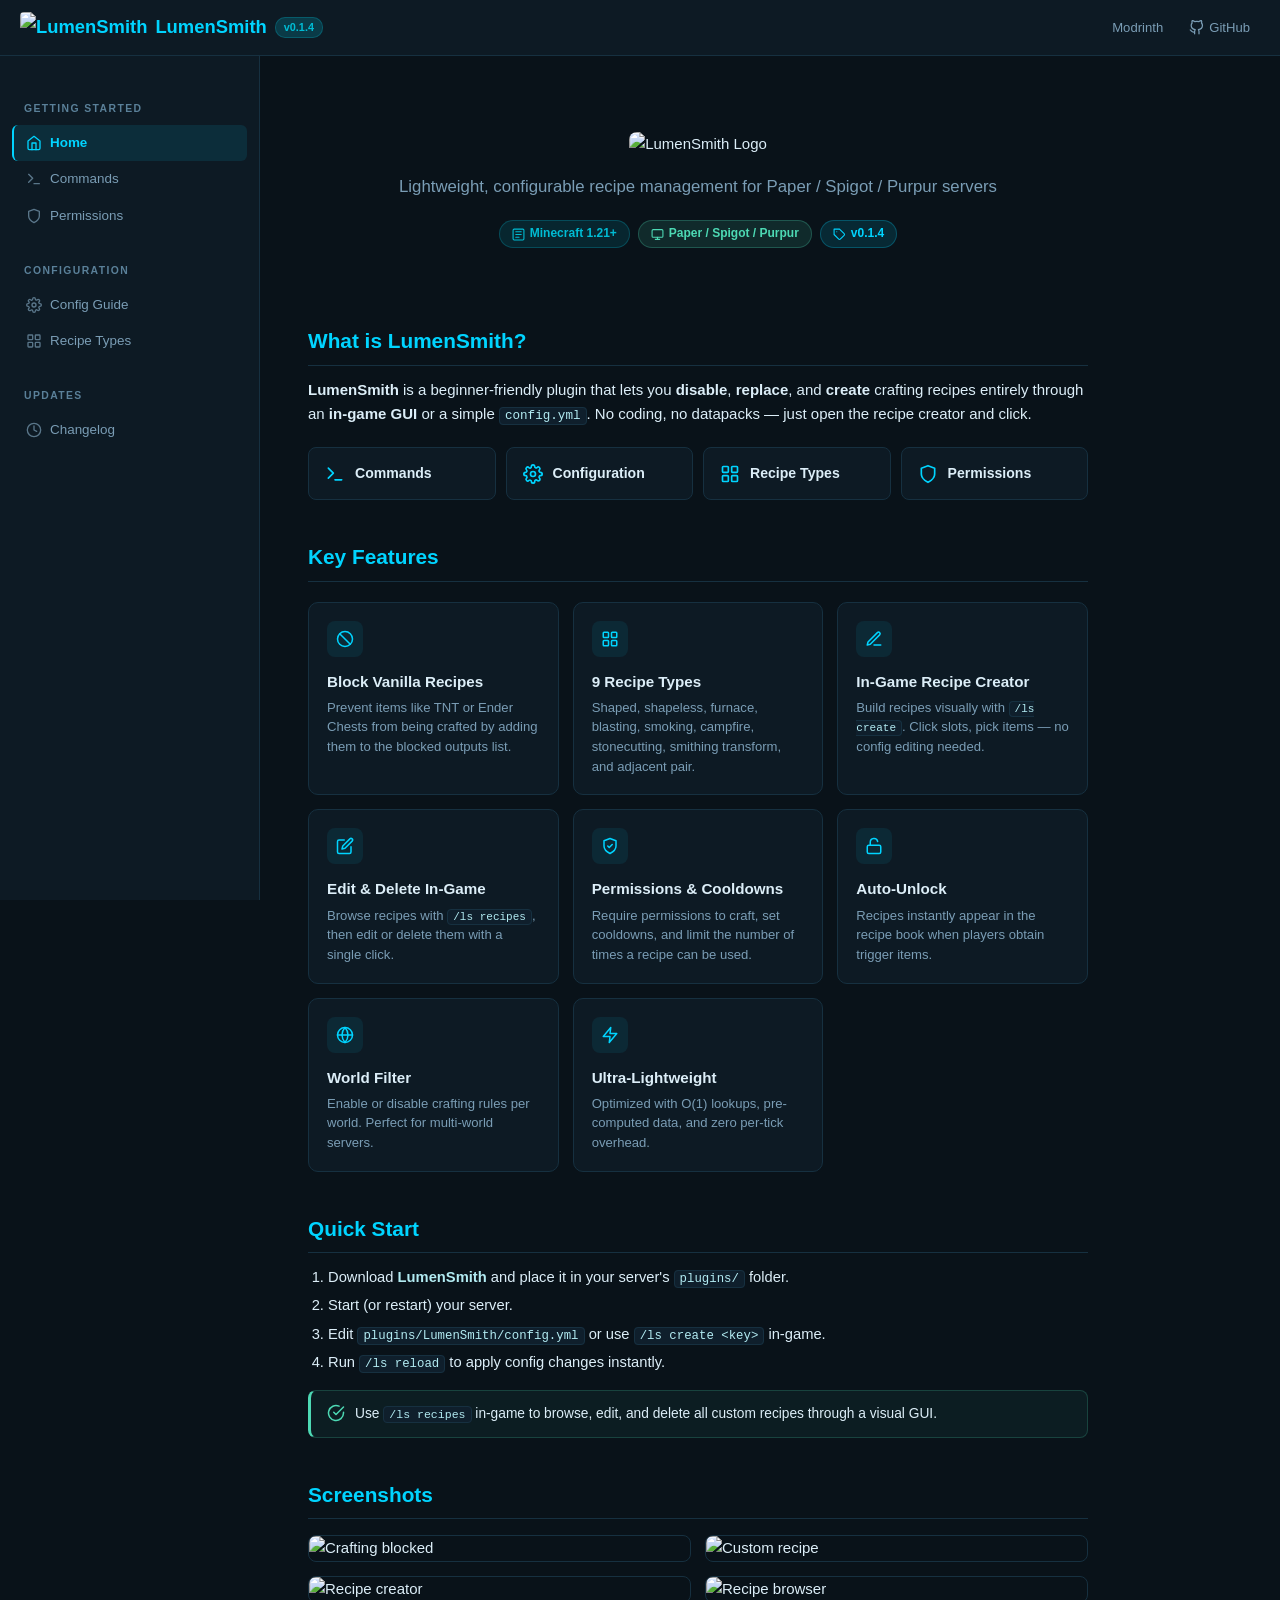
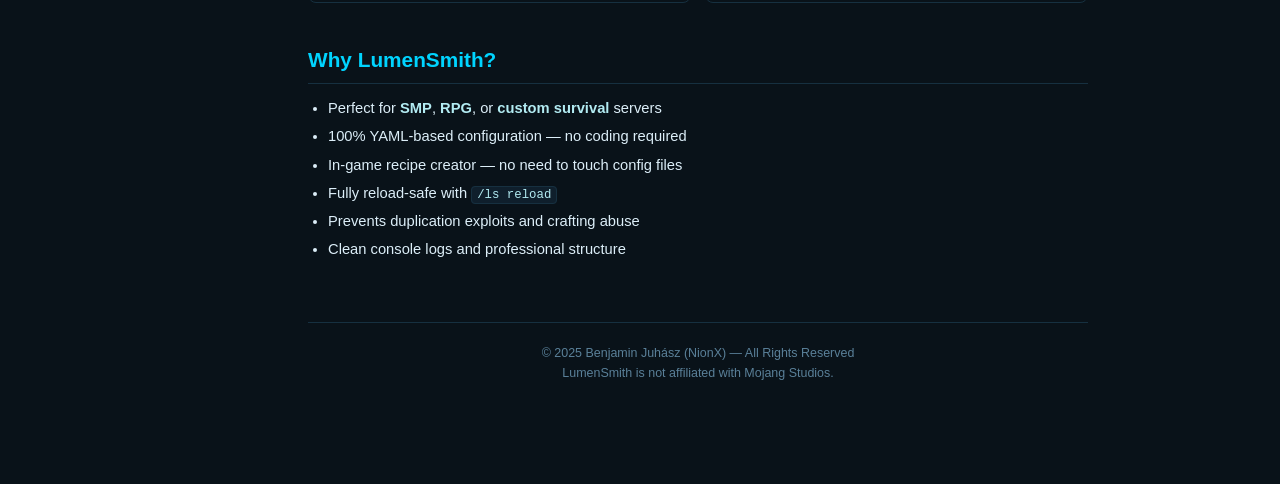
==== wiki/index.html @ 0054cf78 "wiki page" ====
<!DOCTYPE html>
<html lang="en">
<head>
  <meta charset="UTF-8">
  <meta name="viewport" content="width=device-width, initial-scale=1.0">
  <title>LumenSmith Wiki — Configurable Crafting for Minecraft (v0.1.4)</title>
  <link rel="stylesheet" href="css/style.css">
</head>
<body>

  <!-- ═══ Header ═══ -->
  <header class="site-header">
    <button class="menu-toggle" onclick="document.querySelector('.sidebar').classList.toggle('open')">
      <svg class="icon-svg" viewBox="0 0 24 24"><line x1="3" y1="6" x2="21" y2="6"/><line x1="3" y1="12" x2="21" y2="12"/><line x1="3" y1="18" x2="21" y2="18"/></svg>
    </button>
    <a href="index.html" class="logo">
      <img src="https://cdn.modrinth.com/data/B3BY6f3D/94a38963d6765730594aa68eed4b2196b29d982b_96.webp" alt="LumenSmith">
      LumenSmith
      <span class="version">v0.1.4</span>
    </a>
    <nav class="header-right">
      <a href="https://modrinth.com/plugin/lumensmith" target="_blank" class="header-link">
        <svg class="icon-svg" viewBox="0 0 24 24"><path d="m29 424.4 188.2-112.95-17.15-45.48 53.75-55.21 67.93-14.64 19.67 24.21-31.32 31.72-27.3 8.6-19.52 20.05 9.56 26.6 19.4 20.6 27.36-7.28 19.47-21.38 42.51-13.47 12.67 28.5-43.87 53.78-73.5 23.27-32.97-36.7L55.06 467.94C46.1 456.41 35.67 440.08 29 424.4Zm543.03-230.25-149.5 40.32c8.24 21.92 10.95 34.8 13.23 49l149.23-40.26c-2.38-15.94-6.65-32.17-12.96-49.06Z M51.28 316.13c10.59 125 115.54 223.3 243.27 223.3 96.51 0 180.02-56.12 219.63-137.46l48.61 16.83c-46.78 101.34-149.35 171.75-268.24 171.75C138.6 590.55 10.71 469.38 0 316.13h51.28ZM.78 265.24C15.86 116.36 141.73 0 294.56 0c162.97 0 295.28 132.31 295.28 295.28 0 26.14-3.4 51.49-9.8 75.63l-48.48-16.78a244.28 244.28 0 0 0 7.15-58.85c0-134.75-109.4-244.15-244.15-244.15-124.58 0-227.49 93.5-242.32 214.11H.8Z M293.77 153.17c-78.49.07-142.2 63.83-142.2 142.34 0 78.56 63.79 142.34 142.35 142.34 3.98 0 7.93-.16 11.83-.49l14.22 49.76a194.65 194.65 0 0 1-26.05 1.74c-106.72 0-193.36-86.64-193.36-193.35 0-106.72 86.64-193.35 193.36-193.35 2.64 0 5.28.05 7.9.16l-8.05 50.85Zm58.2-42.13c78.39 24.67 135.3 97.98 135.3 184.47 0 80.07-48.77 148.83-118.2 178.18l-14.17-49.55c48.08-22.85 81.36-71.89 81.36-128.63 0-60.99-38.44-113.07-92.39-133.32l8.1-51.15Z"></path></svg>
        Modrinth
      </a>
      <a href="https://github.com/nionx01/LumenSmith" target="_blank" class="header-link">
        <svg class="icon-svg" viewBox="0 0 24 24"><path d="M9 19c-5 1.5-5-2.5-7-3m14 6v-3.87a3.37 3.37 0 00-.94-2.61c3.14-.35 6.44-1.54 6.44-7A5.44 5.44 0 0020 4.77 5.07 5.07 0 0019.91 1S18.73.65 16 2.48a13.38 13.38 0 00-7 0C6.27.65 5.09 1 5.09 1A5.07 5.07 0 005 4.77a5.44 5.44 0 00-1.5 3.78c0 5.42 3.3 6.61 6.44 7A3.37 3.37 0 009 18.13V22"/></svg>
        GitHub
      </a>
    </nav>
  </header>

  <!-- ═══ Sidebar ═══ -->
  <nav class="sidebar">
    <div class="sidebar-section">
      <h3>Getting Started</h3>
      <a href="index.html" class="nav-link active">
        <svg class="icon-svg" viewBox="0 0 24 24"><path d="M3 9l9-7 9 7v11a2 2 0 01-2 2H5a2 2 0 01-2-2z"/><polyline points="9 22 9 12 15 12 15 22"/></svg>
        Home
      </a>
      <a href="commands.html" class="nav-link">
        <svg class="icon-svg" viewBox="0 0 24 24"><polyline points="4 17 10 11 4 5"/><line x1="12" y1="19" x2="20" y2="19"/></svg>
        Commands
      </a>
      <a href="permissions.html" class="nav-link">
        <svg class="icon-svg" viewBox="0 0 24 24"><path d="M12 22s8-4 8-10V5l-8-3-8 3v7c0 6 8 10 8 10z"/></svg>
        Permissions
      </a>
    </div>
    <div class="sidebar-section">
      <h3>Configuration</h3>
      <a href="configuration.html" class="nav-link">
        <svg class="icon-svg" viewBox="0 0 24 24"><circle cx="12" cy="12" r="3"/><path d="M19.4 15a1.65 1.65 0 00.33 1.82l.06.06a2 2 0 010 2.83 2 2 0 01-2.83 0l-.06-.06a1.65 1.65 0 00-1.82-.33 1.65 1.65 0 00-1 1.51V21a2 2 0 01-4 0v-.09A1.65 1.65 0 009 19.4a1.65 1.65 0 00-1.82.33l-.06.06a2 2 0 01-2.83-2.83l.06-.06A1.65 1.65 0 004.68 15a1.65 1.65 0 00-1.51-1H3a2 2 0 010-4h.09A1.65 1.65 0 004.6 9a1.65 1.65 0 00-.33-1.82l-.06-.06a2 2 0 012.83-2.83l.06.06A1.65 1.65 0 009 4.68a1.65 1.65 0 001-1.51V3a2 2 0 014 0v.09a1.65 1.65 0 001 1.51 1.65 1.65 0 001.82-.33l.06-.06a2 2 0 012.83 2.83l-.06.06A1.65 1.65 0 0019.4 9a1.65 1.65 0 001.51 1H21a2 2 0 010 4h-.09a1.65 1.65 0 00-1.51 1z"/></svg>
        Config Guide
      </a>
      <a href="recipes.html" class="nav-link">
        <svg class="icon-svg" viewBox="0 0 24 24"><rect x="3" y="3" width="7" height="7" rx="1"/><rect x="14" y="3" width="7" height="7" rx="1"/><rect x="3" y="14" width="7" height="7" rx="1"/><rect x="14" y="14" width="7" height="7" rx="1"/></svg>
        Recipe Types
      </a>
    </div>
    <div class="sidebar-section">
      <h3>Updates</h3>
      <a href="changelog.html" class="nav-link">
        <svg class="icon-svg" viewBox="0 0 24 24"><circle cx="12" cy="12" r="10"/><polyline points="12 6 12 12 16 14"/></svg>
        Changelog
      </a>
    </div>
  </nav>

  <!-- ═══ Main Content ═══ -->
  <main class="main">

    <!-- Hero -->
    <div class="hero">
      <img src="https://cdn.modrinth.com/data/cached_images/e9d096ac6857d987d5080c2a65d40c7510518001.png" alt="LumenSmith Logo" style="max-width:440px; width:100%; margin-bottom:16px;">
      <p class="tagline">Lightweight, configurable recipe management for Paper / Spigot / Purpur servers</p>
      <div class="hero-badges">
        <span class="badge badge-teal">
          <svg class="icon-svg" viewBox="0 0 24 24"><rect x="2" y="2" width="20" height="20" rx="2"/><path d="M7 7h10M7 12h10M7 17h6"/></svg>
          Minecraft 1.21+
        </span>
        <span class="badge badge-mint">
          <svg class="icon-svg" viewBox="0 0 24 24"><rect x="2" y="3" width="20" height="14" rx="2"/><line x1="8" y1="21" x2="16" y2="21"/><line x1="12" y1="17" x2="12" y2="21"/></svg>
          Paper / Spigot / Purpur
        </span>
        <span class="badge badge-cyan">
          <svg class="icon-svg" viewBox="0 0 24 24"><path d="M20.59 13.41l-7.17 7.17a2 2 0 01-2.83 0L2 12V2h10l8.59 8.59a2 2 0 010 2.82z"/><line x1="7" y1="7" x2="7.01" y2="7"/></svg>
          v0.1.4
        </span>
      </div>
    </div>

    <!-- What is LumenSmith -->
    <h2>What is LumenSmith?</h2>
    <p>
      <strong>LumenSmith</strong> is a beginner-friendly plugin that lets you <strong>disable</strong>,
      <strong>replace</strong>, and <strong>create</strong> crafting recipes entirely through an
      <strong>in-game GUI</strong> or a simple <code>config.yml</code>.
      No coding, no datapacks &mdash; just open the recipe creator and click.
    </p>

    <!-- Quick Links -->
    <div class="quick-links">
      <a href="commands.html" class="quick-link">
        <svg class="icon-svg" viewBox="0 0 24 24"><polyline points="4 17 10 11 4 5"/><line x1="12" y1="19" x2="20" y2="19"/></svg>
        <span>Commands</span>
      </a>
      <a href="configuration.html" class="quick-link">
        <svg class="icon-svg" viewBox="0 0 24 24"><circle cx="12" cy="12" r="3"/><path d="M19.4 15a1.65 1.65 0 00.33 1.82l.06.06a2 2 0 010 2.83 2 2 0 01-2.83 0l-.06-.06a1.65 1.65 0 00-1.82-.33 1.65 1.65 0 00-1 1.51V21a2 2 0 01-4 0v-.09A1.65 1.65 0 009 19.4a1.65 1.65 0 00-1.82.33l-.06.06a2 2 0 01-2.83-2.83l.06-.06A1.65 1.65 0 004.68 15a1.65 1.65 0 00-1.51-1H3a2 2 0 010-4h.09A1.65 1.65 0 004.6 9a1.65 1.65 0 00-.33-1.82l-.06-.06a2 2 0 012.83-2.83l.06.06A1.65 1.65 0 009 4.68a1.65 1.65 0 001-1.51V3a2 2 0 014 0v.09a1.65 1.65 0 001 1.51 1.65 1.65 0 001.82-.33l.06-.06a2 2 0 012.83 2.83l-.06.06A1.65 1.65 0 0019.4 9a1.65 1.65 0 001.51 1H21a2 2 0 010 4h-.09a1.65 1.65 0 00-1.51 1z"/></svg>
        <span>Configuration</span>
      </a>
      <a href="recipes.html" class="quick-link">
        <svg class="icon-svg" viewBox="0 0 24 24"><rect x="3" y="3" width="7" height="7" rx="1"/><rect x="14" y="3" width="7" height="7" rx="1"/><rect x="3" y="14" width="7" height="7" rx="1"/><rect x="14" y="14" width="7" height="7" rx="1"/></svg>
        <span>Recipe Types</span>
      </a>
      <a href="permissions.html" class="quick-link">
        <svg class="icon-svg" viewBox="0 0 24 24"><path d="M12 22s8-4 8-10V5l-8-3-8 3v7c0 6 8 10 8 10z"/></svg>
        <span>Permissions</span>
      </a>
    </div>

    <!-- Features -->
    <h2>Key Features</h2>
    <div class="feature-grid">
      <div class="feature-card">
        <div class="card-icon">
          <svg class="icon-svg" viewBox="0 0 24 24"><circle cx="12" cy="12" r="10"/><line x1="4.93" y1="4.93" x2="19.07" y2="19.07"/></svg>
        </div>
        <h3>Block Vanilla Recipes</h3>
        <p>Prevent items like TNT or Ender Chests from being crafted by adding them to the blocked outputs list.</p>
      </div>
      <div class="feature-card">
        <div class="card-icon">
          <svg class="icon-svg" viewBox="0 0 24 24"><rect x="3" y="3" width="7" height="7" rx="1"/><rect x="14" y="3" width="7" height="7" rx="1"/><rect x="3" y="14" width="7" height="7" rx="1"/><rect x="14" y="14" width="7" height="7" rx="1"/></svg>
        </div>
        <h3>9 Recipe Types</h3>
        <p>Shaped, shapeless, furnace, blasting, smoking, campfire, stonecutting, smithing transform, and adjacent pair.</p>
      </div>
      <div class="feature-card">
        <div class="card-icon">
          <svg class="icon-svg" viewBox="0 0 24 24"><path d="M12 20h9"/><path d="M16.5 3.5a2.12 2.12 0 013 3L7 19l-4 1 1-4L16.5 3.5z"/></svg>
        </div>
        <h3>In-Game Recipe Creator</h3>
        <p>Build recipes visually with <code>/ls create</code>. Click slots, pick items &mdash; no config editing needed.</p>
      </div>
      <div class="feature-card">
        <div class="card-icon">
          <svg class="icon-svg" viewBox="0 0 24 24"><path d="M11 4H4a2 2 0 00-2 2v14a2 2 0 002 2h14a2 2 0 002-2v-7"/><path d="M18.5 2.5a2.12 2.12 0 013 3L12 15l-4 1 1-4 9.5-9.5z"/></svg>
        </div>
        <h3>Edit &amp; Delete In-Game</h3>
        <p>Browse recipes with <code>/ls recipes</code>, then edit or delete them with a single click.</p>
      </div>
      <div class="feature-card">
        <div class="card-icon">
          <svg class="icon-svg" viewBox="0 0 24 24"><path d="M12 22s8-4 8-10V5l-8-3-8 3v7c0 6 8 10 8 10z"/><polyline points="9 12 11 14 15 10"/></svg>
        </div>
        <h3>Permissions &amp; Cooldowns</h3>
        <p>Require permissions to craft, set cooldowns, and limit the number of times a recipe can be used.</p>
      </div>
      <div class="feature-card">
        <div class="card-icon">
          <svg class="icon-svg" viewBox="0 0 24 24"><rect x="3" y="11" width="18" height="11" rx="2" ry="2"/><path d="M7 11V7a5 5 0 019.9-1"/></svg>
        </div>
        <h3>Auto-Unlock</h3>
        <p>Recipes instantly appear in the recipe book when players obtain trigger items.</p>
      </div>
      <div class="feature-card">
        <div class="card-icon">
          <svg class="icon-svg" viewBox="0 0 24 24"><circle cx="12" cy="12" r="10"/><line x1="2" y1="12" x2="22" y2="12"/><path d="M12 2a15.3 15.3 0 014 10 15.3 15.3 0 01-4 10 15.3 15.3 0 01-4-10 15.3 15.3 0 014-10z"/></svg>
        </div>
        <h3>World Filter</h3>
        <p>Enable or disable crafting rules per world. Perfect for multi-world servers.</p>
      </div>
      <div class="feature-card">
        <div class="card-icon">
          <svg class="icon-svg" viewBox="0 0 24 24"><polygon points="13 2 3 14 12 14 11 22 21 10 12 10 13 2"/></svg>
        </div>
        <h3>Ultra-Lightweight</h3>
        <p>Optimized with O(1) lookups, pre-computed data, and zero per-tick overhead.</p>
      </div>
    </div>

    <!-- Quick Start -->
    <h2>Quick Start</h2>
    <ol>
      <li>Download <strong>LumenSmith</strong> and place it in your server's <code>plugins/</code> folder.</li>
      <li>Start (or restart) your server.</li>
      <li>Edit <code>plugins/LumenSmith/config.yml</code> or use <code>/ls create &lt;key&gt;</code> in-game.</li>
      <li>Run <code>/ls reload</code> to apply config changes instantly.</li>
    </ol>

    <div class="info-box tip">
      <svg class="icon-svg" viewBox="0 0 24 24"><path d="M22 11.08V12a10 10 0 11-5.93-9.14"/><polyline points="22 4 12 14.01 9 11.01"/></svg>
      <span>Use <code>/ls recipes</code> in-game to browse, edit, and delete all custom recipes through a visual GUI.</span>
    </div>

    <!-- Screenshots -->
    <h2>Screenshots</h2>
    <div class="screenshot-grid">
      <img src="https://cdn.modrinth.com/data/cached_images/c68fe1ef2aa88b6e395de43775d8b4b1776fe8fc.png" alt="Crafting blocked">
      <img src="https://cdn.modrinth.com/data/cached_images/6ccc78f9734153dc462f7d9f49f998c0334f6927.png" alt="Custom recipe">
      <img src="https://cdn.modrinth.com/data/cached_images/4a8b4bad8bbd00aa0f93344dbe7121ce71da7303.png" alt="Recipe creator">
      <img src="https://cdn.modrinth.com/data/cached_images/22be112156459030622398b7fe75132ec3f517c4.png" alt="Recipe browser">
    </div>

    <!-- Why LumenSmith -->
    <h2>Why LumenSmith?</h2>
    <ul>
      <li>Perfect for <strong>SMP</strong>, <strong>RPG</strong>, or <strong>custom survival</strong> servers</li>
      <li>100% YAML-based configuration &mdash; no coding required</li>
      <li>In-game recipe creator &mdash; no need to touch config files</li>
      <li>Fully reload-safe with <code>/ls reload</code></li>
      <li>Prevents duplication exploits and crafting abuse</li>
      <li>Clean console logs and professional structure</li>
    </ul>

    <footer class="site-footer">
      &copy; 2025 Benjamin Juh&aacute;sz (NionX) &mdash; All Rights Reserved<br>
      LumenSmith is not affiliated with Mojang Studios.
    </footer>
  </main>

</body>
</html>
---- wiki/css/style.css ----
/* ═══════════════════════════════════════════════════════════════
   LumenSmith Wiki — GitHub Pages Stylesheet
   Professional documentation theme (cyan / teal / ice-blue)
   ═══════════════════════════════════════════════════════════════ */

/* ---------- Reset & Base ---------- */
*, *::before, *::after { box-sizing: border-box; margin: 0; padding: 0; }

:root {
  --bg:        #091219;
  --bg-card:   #0d1a24;
  --bg-code:   #0f1f2c;
  --bg-hover:  #112633;
  --border:    #163040;
  --border-lt: #1e3d52;

  --text:      #dceef8;
  --text-dim:  #7a9db5;
  --text-xs:   #5a8099;

  --cyan:      #00d4ff;
  --teal:      #00bcd4;
  --ice:       #b2ebf2;
  --dark-teal: #006978;
  --mint:      #4dd9b4;
  --amber:     #ffb74d;
  --red:       #ff6b6b;

  --accent:    var(--cyan);
  --accent2:   var(--mint);

  --sidebar-w: 260px;
  --header-h:  56px;
  --content-w: 780px;
}

html { scroll-behavior: smooth; }

body {
  font-family: -apple-system, BlinkMacSystemFont, "Segoe UI", Helvetica, Arial, sans-serif;
  background: var(--bg);
  color: var(--text);
  line-height: 1.65;
  min-height: 100vh;
  font-size: 15px;
}

a { color: var(--cyan); text-decoration: none; transition: color .15s; }
a:hover { color: var(--ice); }

/* ---------- SVG Icon Base ---------- */
.icon-svg {
  width: 18px;
  height: 18px;
  flex-shrink: 0;
  stroke: currentColor;
  fill: none;
  stroke-width: 2;
  stroke-linecap: round;
  stroke-linejoin: round;
}

.icon-svg-sm { width: 16px; height: 16px; }
.icon-svg-lg { width: 20px; height: 20px; }
.icon-svg-xl { width: 28px; height: 28px; }

/* ---------- Header ---------- */
.site-header {
  position: fixed;
  top: 0; left: 0; right: 0;
  height: var(--header-h);
  background: var(--bg-card);
  border-bottom: 1px solid var(--border);
  display: flex;
  align-items: center;
  padding: 0 20px;
  z-index: 100;
  backdrop-filter: blur(8px);
}

.site-header .logo {
  font-size: 1.15rem;
  font-weight: 700;
  color: var(--cyan);
  display: flex;
  align-items: center;
  gap: 8px;
  text-decoration: none;
}

.site-header .logo:hover { color: var(--ice); }

.site-header .logo img {
  height: 30px;
  border-radius: 4px;
}

.site-header .version {
  font-size: 0.68rem;
  background: rgba(0, 188, 212, 0.2);
  color: var(--teal);
  padding: 1px 8px;
  border-radius: 10px;
  font-weight: 600;
  border: 1px solid rgba(0, 188, 212, 0.25);
}

.header-right {
  margin-left: auto;
  display: flex;
  align-items: center;
  gap: 6px;
}

.header-link {
  display: flex;
  align-items: center;
  gap: 5px;
  color: var(--text-dim);
  font-size: 0.82rem;
  padding: 5px 10px;
  border-radius: 6px;
  transition: color .15s, background .15s;
}

.header-link:hover {
  color: var(--text);
  background: var(--bg-hover);
}

.header-link .icon-svg { width: 15px; height: 15px; }

/* ---------- Sidebar ---------- */
.sidebar {
  position: fixed;
  top: var(--header-h);
  left: 0;
  bottom: 0;
  width: var(--sidebar-w);
  background: var(--bg-card);
  border-right: 1px solid var(--border);
  padding: 16px 0;
  overflow-y: auto;
  z-index: 90;
}

.sidebar-section {
  padding: 0 12px;
  margin-bottom: 22px;
}

.sidebar-section h3 {
  font-size: 0.65rem;
  text-transform: uppercase;
  letter-spacing: 1.4px;
  color: var(--text-xs);
  margin-bottom: 4px;
  padding: 4px 12px;
  font-weight: 600;
}

.nav-link {
  display: flex;
  align-items: center;
  gap: 8px;
  padding: 7px 12px;
  border-radius: 6px;
  color: var(--text-dim);
  font-size: 0.84rem;
  transition: all .15s;
  border-left: 2px solid transparent;
}

.nav-link:hover {
  background: rgba(0, 212, 255, 0.06);
  color: var(--text);
}

.nav-link.active {
  background: rgba(0, 212, 255, 0.1);
  color: var(--cyan);
  font-weight: 600;
  border-left-color: var(--cyan);
}

.nav-link .icon-svg {
  width: 16px;
  height: 16px;
  opacity: 0.7;
}

.nav-link.active .icon-svg,
.nav-link:hover .icon-svg { opacity: 1; }

/* ---------- Main Content ---------- */
.main {
  margin-left: var(--sidebar-w);
  margin-top: var(--header-h);
  padding: 36px 48px 80px;
  max-width: calc(var(--content-w) + 96px);
}

/* ---------- Page Header ---------- */
.page-header {
  margin-bottom: 32px;
  padding-bottom: 20px;
  border-bottom: 1px solid var(--border);
}

.page-header h1 {
  font-size: 1.75rem;
  color: var(--ice);
  margin-bottom: 6px;
  border: none;
  padding: 0;
  display: flex;
  align-items: center;
  gap: 10px;
}

.page-header h1 .icon-svg {
  color: var(--cyan);
  width: 24px;
  height: 24px;
}

.page-header .subtitle {
  color: var(--text-dim);
  font-size: 0.95rem;
  margin: 0;
}

/* ---------- Typography ---------- */
h1 {
  font-size: 1.75rem;
  margin-bottom: 8px;
  color: var(--ice);
  border-bottom: 1px solid var(--border);
  padding-bottom: 12px;
}

h2 {
  font-size: 1.3rem;
  margin-top: 40px;
  margin-bottom: 12px;
  color: var(--cyan);
  padding-bottom: 6px;
  border-bottom: 1px solid var(--border);
}

h3 {
  font-size: 1.05rem;
  margin-top: 24px;
  margin-bottom: 8px;
  color: var(--ice);
}

p { margin-bottom: 12px; color: var(--text); }

.subtitle {
  color: var(--text-dim);
  font-size: 0.95rem;
  margin-bottom: 24px;
}

/* ---------- Hero ---------- */
.hero {
  text-align: center;
  padding: 40px 0 36px;
  margin-bottom: 36px;
}

.hero img {
  border-radius: 8px;
}

.hero .tagline {
  font-size: 1.05rem;
  color: var(--text-dim);
  margin-bottom: 20px;
}

.hero-badges {
  display: flex;
  justify-content: center;
  gap: 8px;
  flex-wrap: wrap;
}

.badge {
  display: inline-flex;
  align-items: center;
  gap: 5px;
  padding: 3px 12px;
  border-radius: 16px;
  font-size: 0.75rem;
  font-weight: 600;
}

.badge .icon-svg { width: 13px; height: 13px; }

.badge-teal  { background: rgba(0, 188, 212, 0.12); color: var(--teal); border: 1px solid rgba(0, 188, 212, 0.25); }
.badge-mint  { background: rgba(77, 217, 180, 0.12); color: var(--mint); border: 1px solid rgba(77, 217, 180, 0.25); }
.badge-cyan  { background: rgba(0, 212, 255, 0.12);  color: var(--cyan); border: 1px solid rgba(0, 212, 255, 0.25); }

/* ---------- Quick Links Grid ---------- */
.quick-links {
  display: grid;
  grid-template-columns: repeat(auto-fill, minmax(180px, 1fr));
  gap: 10px;
  margin: 20px 0 32px;
}

.quick-link {
  display: flex;
  align-items: center;
  gap: 10px;
  padding: 14px 16px;
  background: var(--bg-card);
  border: 1px solid var(--border);
  border-radius: 8px;
  color: var(--text);
  transition: all .2s;
}

.quick-link:hover {
  border-color: var(--teal);
  background: var(--bg-hover);
  transform: translateY(-1px);
  box-shadow: 0 4px 20px rgba(0, 212, 255, 0.08);
}

.quick-link .icon-svg { color: var(--cyan); width: 20px; height: 20px; }
.quick-link span:last-child { font-weight: 600; font-size: 0.88rem; }

/* ---------- Feature Grid ---------- */
.feature-grid {
  display: grid;
  grid-template-columns: repeat(auto-fill, minmax(240px, 1fr));
  gap: 14px;
  margin: 20px 0;
}

.feature-card {
  background: var(--bg-card);
  border: 1px solid var(--border);
  border-radius: 10px;
  padding: 18px;
  transition: border-color .2s, box-shadow .2s;
}

.feature-card:hover {
  border-color: rgba(0, 188, 212, 0.4);
  box-shadow: 0 0 24px rgba(0, 212, 255, 0.06);
}

.feature-card .card-icon {
  display: flex;
  align-items: center;
  justify-content: center;
  width: 36px;
  height: 36px;
  border-radius: 8px;
  background: rgba(0, 212, 255, 0.08);
  color: var(--cyan);
  margin-bottom: 12px;
}

.feature-card .card-icon .icon-svg { width: 18px; height: 18px; }

.feature-card h3 {
  margin-top: 0;
  font-size: 0.95rem;
  margin-bottom: 4px;
  color: var(--text);
}

.feature-card p {
  font-size: 0.82rem;
  color: var(--text-dim);
  margin-bottom: 0;
  line-height: 1.5;
}

/* ---------- Tables ---------- */
table {
  width: 100%;
  border-collapse: collapse;
  margin: 14px 0 20px;
  font-size: 0.85rem;
}

th, td {
  padding: 9px 12px;
  text-align: left;
  border: 1px solid var(--border);
}

th {
  background: rgba(0, 212, 255, 0.05);
  font-weight: 600;
  color: var(--cyan);
  font-size: 0.8rem;
  text-transform: uppercase;
  letter-spacing: 0.5px;
}

td { color: var(--text); }

tr:hover td { background: rgba(0, 212, 255, 0.03); }

/* ---------- Code Blocks ---------- */
pre {
  background: var(--bg-code);
  border: 1px solid var(--border);
  border-radius: 8px;
  padding: 16px 20px;
  overflow-x: auto;
  margin: 12px 0 20px;
  font-size: 0.82rem;
  line-height: 1.6;
}

code {
  font-family: "JetBrains Mono", "SFMono-Regular", Consolas, "Liberation Mono", Menlo, monospace;
  font-size: 0.86em;
  color: var(--ice);
}

:not(pre) > code {
  background: var(--bg-code);
  padding: 1px 5px;
  border-radius: 4px;
  border: 1px solid var(--border);
  font-size: 0.84em;
}

/* ---------- Info Boxes ---------- */
.info-box {
  border-radius: 8px;
  padding: 12px 16px;
  margin: 14px 0;
  font-size: 0.86rem;
  display: flex;
  gap: 10px;
  align-items: flex-start;
  line-height: 1.55;
}

.info-box .icon-svg {
  flex-shrink: 0;
  margin-top: 1px;
  width: 18px;
  height: 18px;
}

.info-box.tip {
  background: rgba(77, 217, 180, 0.06);
  border: 1px solid rgba(77, 217, 180, 0.2);
  border-left: 3px solid var(--mint);
  color: var(--text);
}
.info-box.tip .icon-svg { color: var(--mint); }

.info-box.warn {
  background: rgba(255, 183, 77, 0.06);
  border: 1px solid rgba(255, 183, 77, 0.2);
  border-left: 3px solid var(--amber);
  color: var(--text);
}
.info-box.warn .icon-svg { color: var(--amber); }

.info-box.note {
  background: rgba(0, 212, 255, 0.06);
  border: 1px solid rgba(0, 212, 255, 0.2);
  border-left: 3px solid var(--cyan);
  color: var(--text);
}
.info-box.note .icon-svg { color: var(--cyan); }

/* ---------- Screenshots ---------- */
.screenshot-grid {
  display: grid;
  grid-template-columns: repeat(auto-fill, minmax(300px, 1fr));
  gap: 14px;
  margin: 16px 0;
}

.screenshot-grid img {
  width: 100%;
  border: 1px solid var(--border);
  border-radius: 8px;
  transition: border-color .2s;
}

.screenshot-grid img:hover { border-color: var(--teal); }

/* ---------- Lists ---------- */
ul, ol {
  margin: 8px 0 16px 20px;
  color: var(--text);
}

li { margin-bottom: 4px; font-size: 0.92rem; }
li code { font-size: 0.84em; }
li strong { color: var(--ice); }

/* ---------- Mobile ---------- */
.menu-toggle {
  display: none;
  background: none;
  border: none;
  color: var(--text);
  cursor: pointer;
  margin-right: 8px;
  padding: 4px;
}

@media (max-width: 768px) {
  .sidebar { transform: translateX(-100%); transition: transform .3s; z-index: 200; }
  .sidebar.open { transform: translateX(0); }
  .main { margin-left: 0; padding: 24px 18px 60px; }
  .menu-toggle { display: flex; }
  .hero h1 { font-size: 1.6rem; }
  .feature-grid { grid-template-columns: 1fr; }
  .quick-links { grid-template-columns: 1fr 1fr; }
}

/* ---------- Footer ---------- */
.site-footer {
  margin-top: 60px;
  padding: 20px 0;
  border-top: 1px solid var(--border);
  text-align: center;
  color: var(--text-xs);
  font-size: 0.78rem;
}

/* ---------- Scrollbar ---------- */
::-webkit-scrollbar { width: 6px; }
::-webkit-scrollbar-track { background: transparent; }
::-webkit-scrollbar-thumb { background: var(--border); border-radius: 3px; }
::-webkit-scrollbar-thumb:hover { background: var(--dark-teal); }

/* ---------- Selection ---------- */
::selection {
  background: rgba(0, 212, 255, 0.25);
  color: #fff;
}
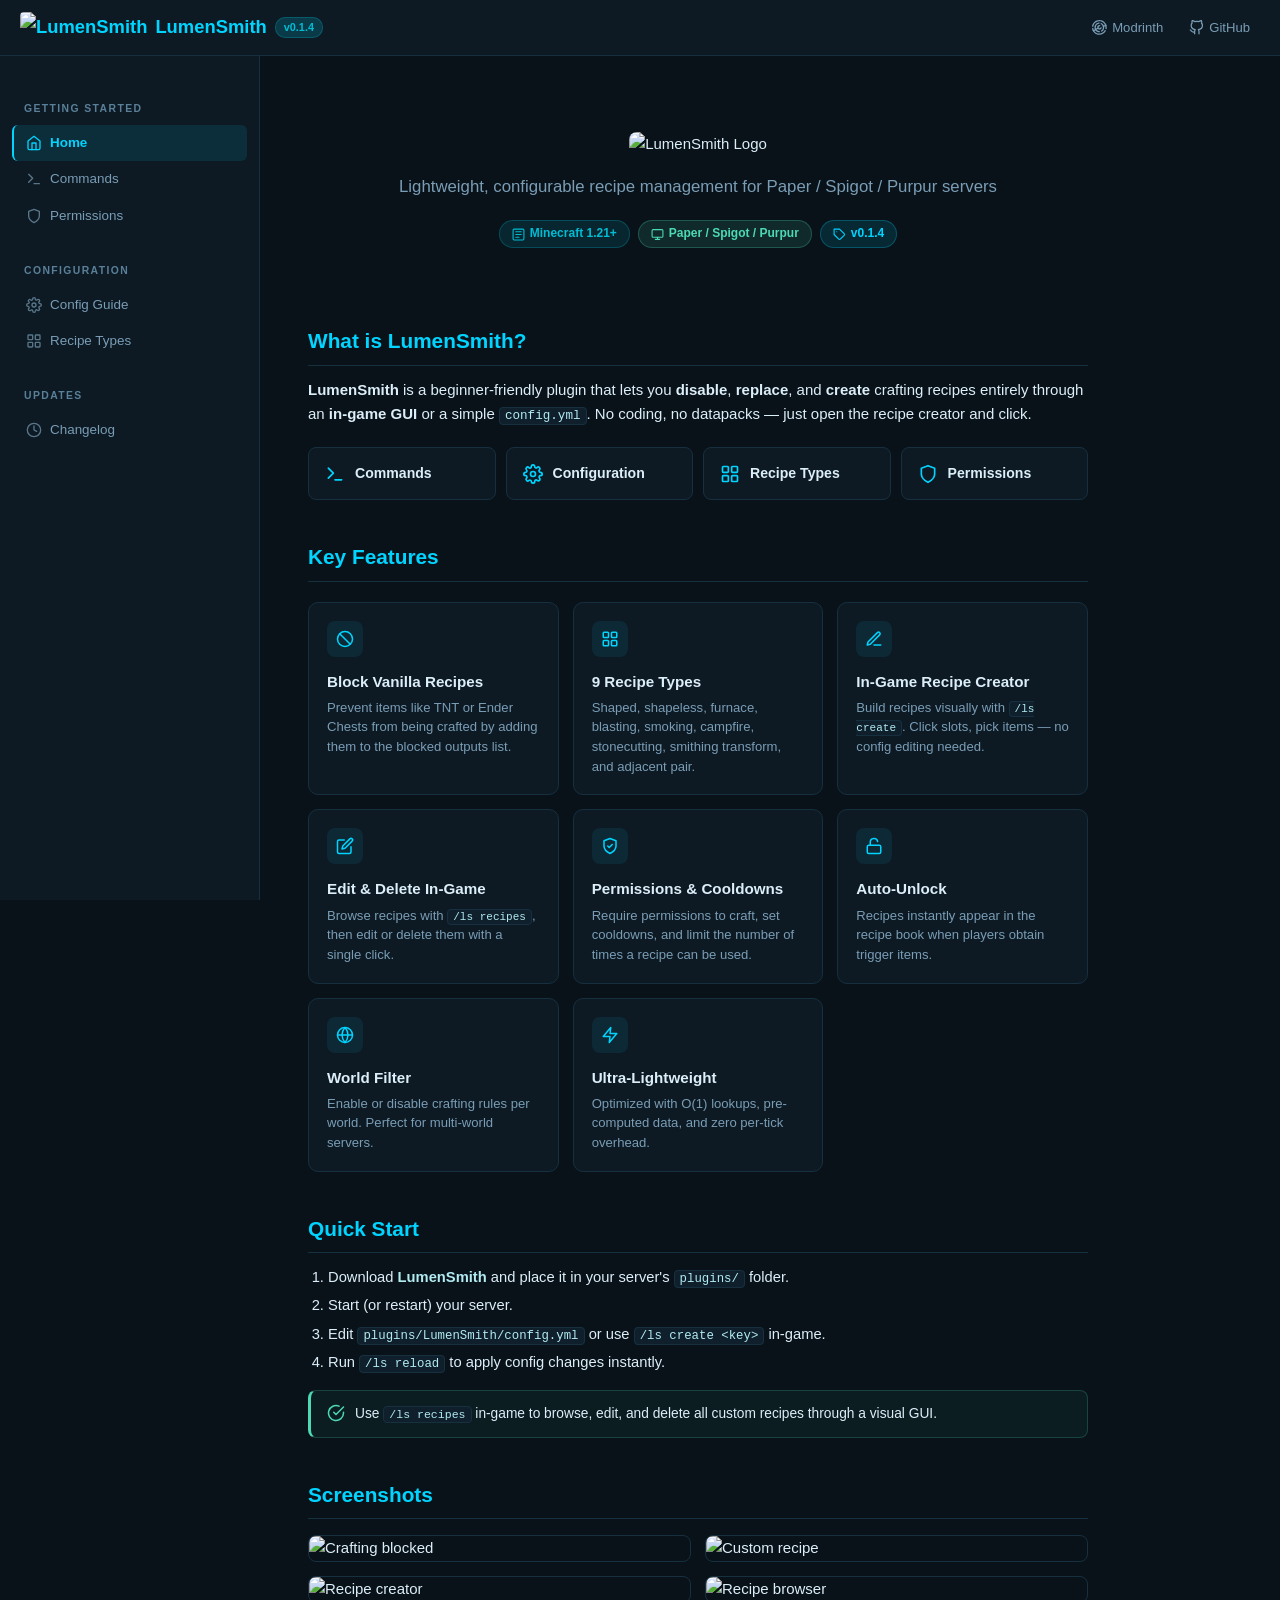
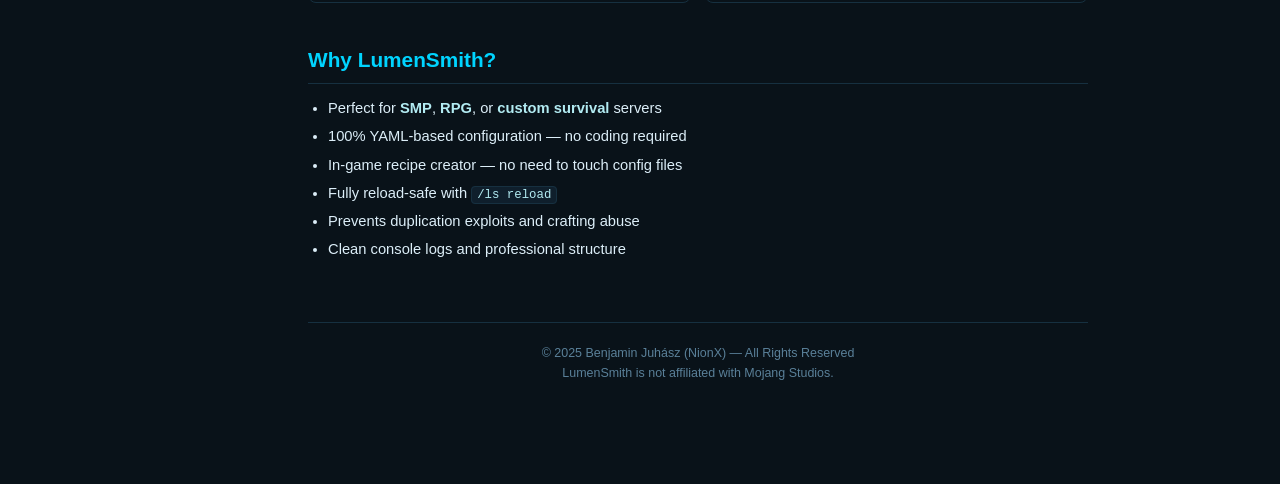
==== commit 6660f8d8: "web wiki updated" ====
--- a/wiki/index.html
+++ b/wiki/index.html
@@ -20,7 +20,7 @@
     </a>
     <nav class="header-right">
       <a href="https://modrinth.com/plugin/lumensmith" target="_blank" class="header-link">
-        <svg class="icon-svg" viewBox="0 0 24 24"><path d="m29 424.4 188.2-112.95-17.15-45.48 53.75-55.21 67.93-14.64 19.67 24.21-31.32 31.72-27.3 8.6-19.52 20.05 9.56 26.6 19.4 20.6 27.36-7.28 19.47-21.38 42.51-13.47 12.67 28.5-43.87 53.78-73.5 23.27-32.97-36.7L55.06 467.94C46.1 456.41 35.67 440.08 29 424.4Zm543.03-230.25-149.5 40.32c8.24 21.92 10.95 34.8 13.23 49l149.23-40.26c-2.38-15.94-6.65-32.17-12.96-49.06Z M51.28 316.13c10.59 125 115.54 223.3 243.27 223.3 96.51 0 180.02-56.12 219.63-137.46l48.61 16.83c-46.78 101.34-149.35 171.75-268.24 171.75C138.6 590.55 10.71 469.38 0 316.13h51.28ZM.78 265.24C15.86 116.36 141.73 0 294.56 0c162.97 0 295.28 132.31 295.28 295.28 0 26.14-3.4 51.49-9.8 75.63l-48.48-16.78a244.28 244.28 0 0 0 7.15-58.85c0-134.75-109.4-244.15-244.15-244.15-124.58 0-227.49 93.5-242.32 214.11H.8Z M293.77 153.17c-78.49.07-142.2 63.83-142.2 142.34 0 78.56 63.79 142.34 142.35 142.34 3.98 0 7.93-.16 11.83-.49l14.22 49.76a194.65 194.65 0 0 1-26.05 1.74c-106.72 0-193.36-86.64-193.36-193.35 0-106.72 86.64-193.35 193.36-193.35 2.64 0 5.28.05 7.9.16l-8.05 50.85Zm58.2-42.13c78.39 24.67 135.3 97.98 135.3 184.47 0 80.07-48.77 148.83-118.2 178.18l-14.17-49.55c48.08-22.85 81.36-71.89 81.36-128.63 0-60.99-38.44-113.07-92.39-133.32l8.1-51.15Z"></path></svg>
+        <svg class="icon-svg" viewBox="0 0 600 600"><g fill="currentColor"><path d="m29 424.4 188.2-112.95-17.15-45.48 53.75-55.21 67.93-14.64 19.67 24.21-31.32 31.72-27.3 8.6-19.52 20.05 9.56 26.6 19.4 20.6 27.36-7.28 19.47-21.38 42.51-13.47 12.67 28.5-43.87 53.78-73.5 23.27-32.97-36.7L55.06 467.94C46.1 456.41 35.67 440.08 29 424.4Zm543.03-230.25-149.5 40.32c8.24 21.92 10.95 34.8 13.23 49l149.23-40.26c-2.38-15.94-6.65-32.17-12.96-49.06Z"/><path d="M51.28 316.13c10.59 125 115.54 223.3 243.27 223.3 96.51 0 180.02-56.12 219.63-137.46l48.61 16.83c-46.78 101.34-149.35 171.75-268.24 171.75C138.6 590.55 10.71 469.38 0 316.13h51.28ZM.78 265.24C15.86 116.36 141.73 0 294.56 0c162.97 0 295.28 132.31 295.28 295.28 0 26.14-3.4 51.49-9.8 75.63l-48.48-16.78a244.28 244.28 0 0 0 7.15-58.85c0-134.75-109.4-244.15-244.15-244.15-124.58 0-227.49 93.5-242.32 214.11H.8Z"/><path d="M293.77 153.17c-78.49.07-142.2 63.83-142.2 142.34 0 78.56 63.79 142.34 142.35 142.34 3.98 0 7.93-.16 11.83-.49l14.22 49.76a194.65 194.65 0 0 1-26.05 1.74c-106.72 0-193.36-86.64-193.36-193.35 0-106.72 86.64-193.35 193.36-193.35 2.64 0 5.28.05 7.9.16l-8.05 50.85Zm58.2-42.13c78.39 24.67 135.3 97.98 135.3 184.47 0 80.07-48.77 148.83-118.2 178.18l-14.17-49.55c48.08-22.85 81.36-71.89 81.36-128.63 0-60.99-38.44-113.07-92.39-133.32l8.1-51.15Z"/></g></svg>
         Modrinth
       </a>
       <a href="https://github.com/nionx01/LumenSmith" target="_blank" class="header-link">
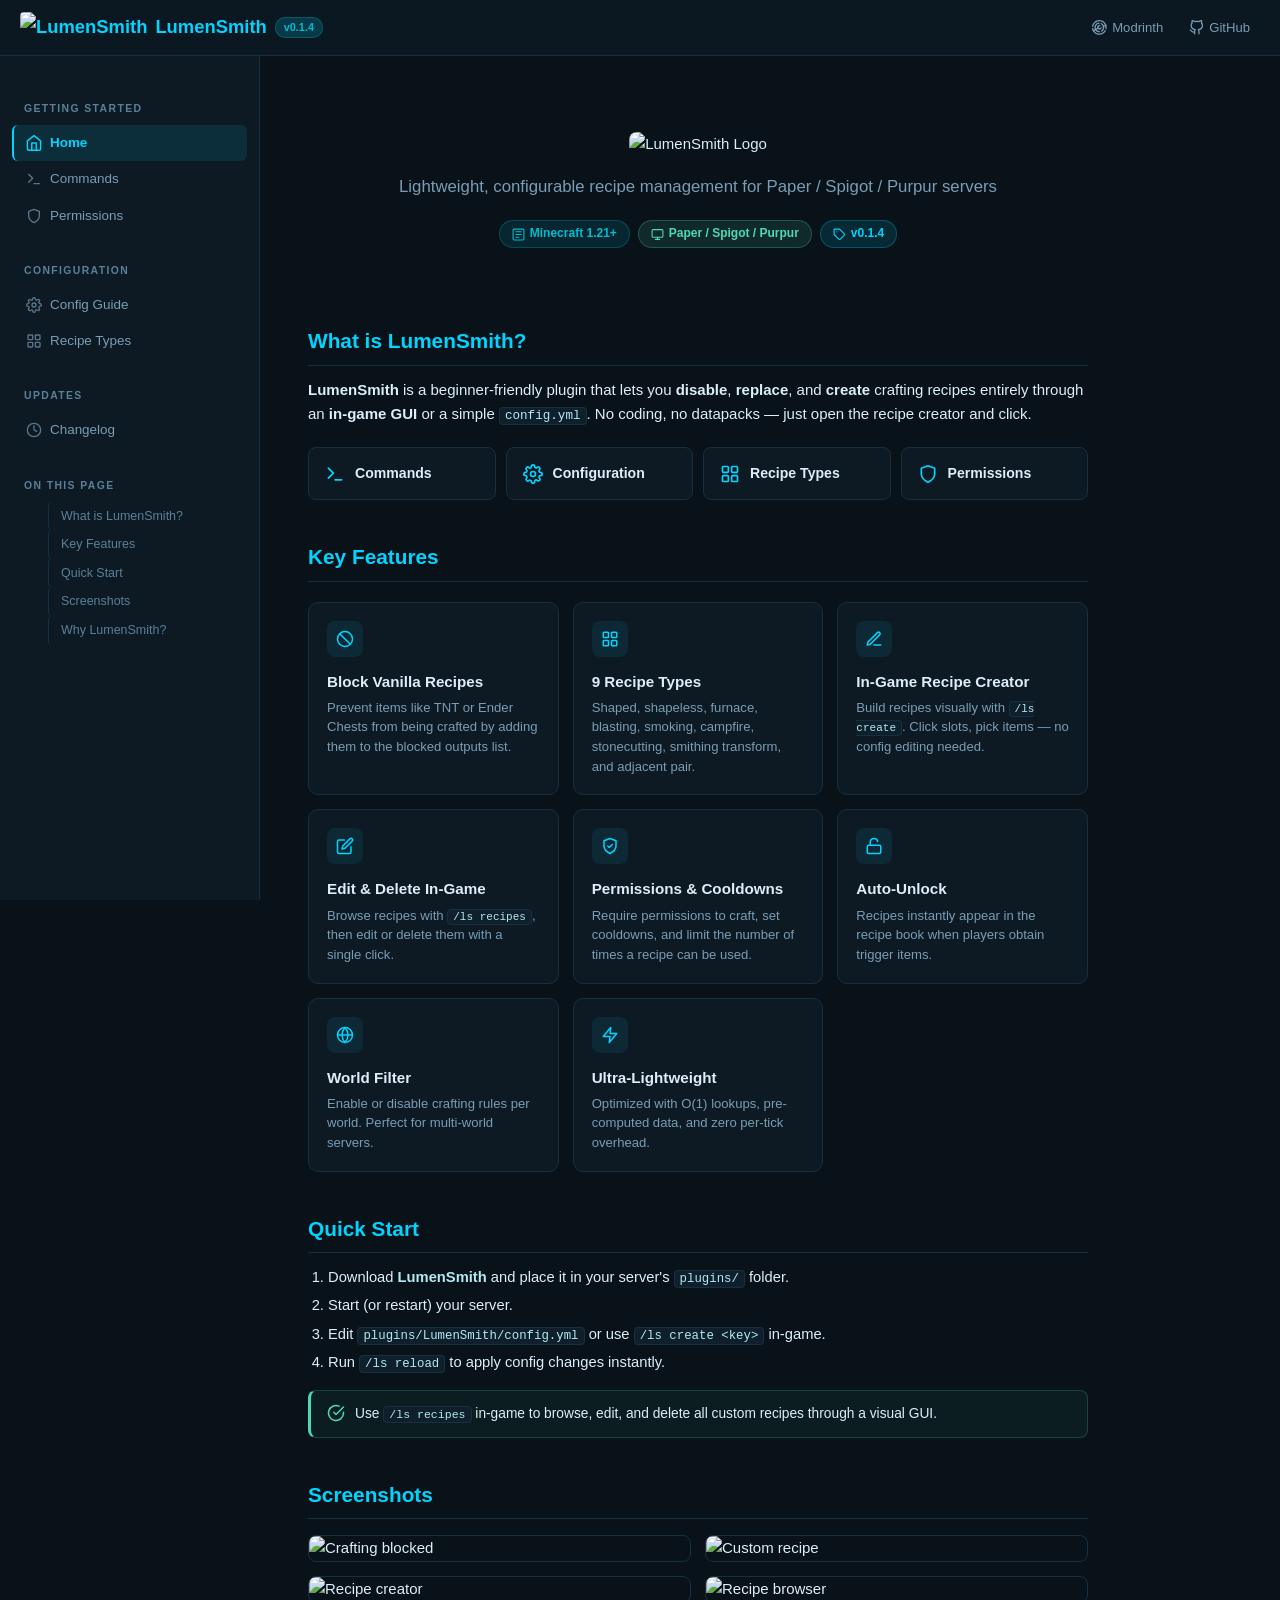
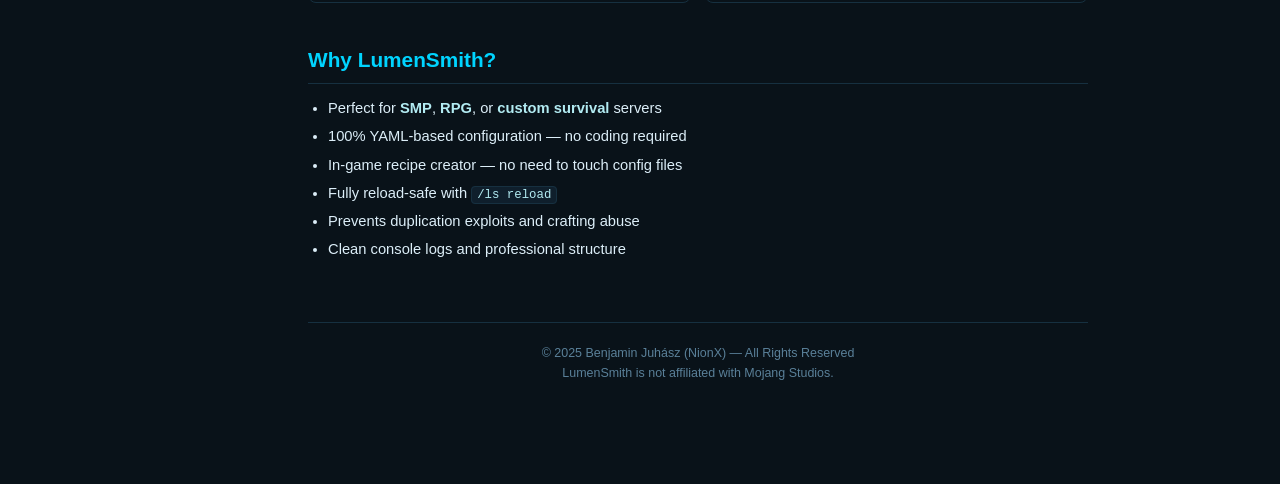
==== commit a36e2e7a: "new wiki look" ====
--- a/wiki/index.html
+++ b/wiki/index.html
@@ -3,6 +3,7 @@
 <head>
   <meta charset="UTF-8">
   <meta name="viewport" content="width=device-width, initial-scale=1.0">
+  <link rel="icon" type="image/x-icon" href="favo.png">
   <title>LumenSmith Wiki — Configurable Crafting for Minecraft (v0.1.4)</title>
   <link rel="stylesheet" href="css/style.css">
 </head>
@@ -10,7 +11,7 @@
 
   <!-- ═══ Header ═══ -->
   <header class="site-header">
-    <button class="menu-toggle" onclick="document.querySelector('.sidebar').classList.toggle('open')">
+    <button class="menu-toggle" aria-label="Toggle menu">
       <svg class="icon-svg" viewBox="0 0 24 24"><line x1="3" y1="6" x2="21" y2="6"/><line x1="3" y1="12" x2="21" y2="12"/><line x1="3" y1="18" x2="21" y2="18"/></svg>
     </button>
     <a href="index.html" class="logo">
@@ -21,14 +22,17 @@
     <nav class="header-right">
       <a href="https://modrinth.com/plugin/lumensmith" target="_blank" class="header-link">
         <svg class="icon-svg" viewBox="0 0 600 600"><g fill="currentColor"><path d="m29 424.4 188.2-112.95-17.15-45.48 53.75-55.21 67.93-14.64 19.67 24.21-31.32 31.72-27.3 8.6-19.52 20.05 9.56 26.6 19.4 20.6 27.36-7.28 19.47-21.38 42.51-13.47 12.67 28.5-43.87 53.78-73.5 23.27-32.97-36.7L55.06 467.94C46.1 456.41 35.67 440.08 29 424.4Zm543.03-230.25-149.5 40.32c8.24 21.92 10.95 34.8 13.23 49l149.23-40.26c-2.38-15.94-6.65-32.17-12.96-49.06Z"/><path d="M51.28 316.13c10.59 125 115.54 223.3 243.27 223.3 96.51 0 180.02-56.12 219.63-137.46l48.61 16.83c-46.78 101.34-149.35 171.75-268.24 171.75C138.6 590.55 10.71 469.38 0 316.13h51.28ZM.78 265.24C15.86 116.36 141.73 0 294.56 0c162.97 0 295.28 132.31 295.28 295.28 0 26.14-3.4 51.49-9.8 75.63l-48.48-16.78a244.28 244.28 0 0 0 7.15-58.85c0-134.75-109.4-244.15-244.15-244.15-124.58 0-227.49 93.5-242.32 214.11H.8Z"/><path d="M293.77 153.17c-78.49.07-142.2 63.83-142.2 142.34 0 78.56 63.79 142.34 142.35 142.34 3.98 0 7.93-.16 11.83-.49l14.22 49.76a194.65 194.65 0 0 1-26.05 1.74c-106.72 0-193.36-86.64-193.36-193.35 0-106.72 86.64-193.35 193.36-193.35 2.64 0 5.28.05 7.9.16l-8.05 50.85Zm58.2-42.13c78.39 24.67 135.3 97.98 135.3 184.47 0 80.07-48.77 148.83-118.2 178.18l-14.17-49.55c48.08-22.85 81.36-71.89 81.36-128.63 0-60.99-38.44-113.07-92.39-133.32l8.1-51.15Z"/></g></svg>
-        Modrinth
+        <span>Modrinth</span>
       </a>
       <a href="https://github.com/nionx01/LumenSmith" target="_blank" class="header-link">
         <svg class="icon-svg" viewBox="0 0 24 24"><path d="M9 19c-5 1.5-5-2.5-7-3m14 6v-3.87a3.37 3.37 0 00-.94-2.61c3.14-.35 6.44-1.54 6.44-7A5.44 5.44 0 0020 4.77 5.07 5.07 0 0019.91 1S18.73.65 16 2.48a13.38 13.38 0 00-7 0C6.27.65 5.09 1 5.09 1A5.07 5.07 0 005 4.77a5.44 5.44 0 00-1.5 3.78c0 5.42 3.3 6.61 6.44 7A3.37 3.37 0 009 18.13V22"/></svg>
-        GitHub
+        <span>GitHub</span>
       </a>
     </nav>
   </header>
+
+  <!-- ═══ Sidebar Overlay (mobile) ═══ -->
+  <div class="sidebar-overlay"></div>
 
   <!-- ═══ Sidebar ═══ -->
   <nav class="sidebar">
@@ -64,6 +68,17 @@
         <svg class="icon-svg" viewBox="0 0 24 24"><circle cx="12" cy="12" r="10"/><polyline points="12 6 12 12 16 14"/></svg>
         Changelog
       </a>
+    </div>
+    <!-- On-page sections -->
+    <div class="sidebar-section">
+      <h3>On This Page</h3>
+      <div class="sidebar-sub">
+        <a href="#what-is-lumensmith">What is LumenSmith?</a>
+        <a href="#key-features">Key Features</a>
+        <a href="#quick-start">Quick Start</a>
+        <a href="#screenshots">Screenshots</a>
+        <a href="#why-lumensmith">Why LumenSmith?</a>
+      </div>
     </div>
   </nav>
 
@@ -91,7 +106,7 @@
     </div>
 
     <!-- What is LumenSmith -->
-    <h2>What is LumenSmith?</h2>
+    <h2 id="what-is-lumensmith">What is LumenSmith?</h2>
     <p>
       <strong>LumenSmith</strong> is a beginner-friendly plugin that lets you <strong>disable</strong>,
       <strong>replace</strong>, and <strong>create</strong> crafting recipes entirely through an
@@ -120,7 +135,7 @@
     </div>
 
     <!-- Features -->
-    <h2>Key Features</h2>
+    <h2 id="key-features">Key Features</h2>
     <div class="feature-grid">
       <div class="feature-card">
         <div class="card-icon">
@@ -181,7 +196,7 @@
     </div>
 
     <!-- Quick Start -->
-    <h2>Quick Start</h2>
+    <h2 id="quick-start">Quick Start</h2>
     <ol>
       <li>Download <strong>LumenSmith</strong> and place it in your server's <code>plugins/</code> folder.</li>
       <li>Start (or restart) your server.</li>
@@ -195,7 +210,7 @@
     </div>
 
     <!-- Screenshots -->
-    <h2>Screenshots</h2>
+    <h2 id="screenshots">Screenshots</h2>
     <div class="screenshot-grid">
       <img src="https://cdn.modrinth.com/data/cached_images/c68fe1ef2aa88b6e395de43775d8b4b1776fe8fc.png" alt="Crafting blocked">
       <img src="https://cdn.modrinth.com/data/cached_images/6ccc78f9734153dc462f7d9f49f998c0334f6927.png" alt="Custom recipe">
@@ -204,7 +219,7 @@
     </div>
 
     <!-- Why LumenSmith -->
-    <h2>Why LumenSmith?</h2>
+    <h2 id="why-lumensmith">Why LumenSmith?</h2>
     <ul>
       <li>Perfect for <strong>SMP</strong>, <strong>RPG</strong>, or <strong>custom survival</strong> servers</li>
       <li>100% YAML-based configuration &mdash; no coding required</li>
@@ -220,5 +235,6 @@
     </footer>
   </main>
 
+  <script src="js/wiki.js" defer></script>
 </body>
 </html>
--- a/wiki/css/style.css
+++ b/wiki/css/style.css
@@ -1,6 +1,7 @@
 /* ═══════════════════════════════════════════════════════════════
    LumenSmith Wiki — GitHub Pages Stylesheet
    Professional documentation theme (cyan / teal / ice-blue)
+   Enhanced with animations, mobile support & smooth interactions
    ═══════════════════════════════════════════════════════════════ */
 
 /* ---------- Reset & Base ---------- */
@@ -32,9 +33,12 @@
   --sidebar-w: 260px;
   --header-h:  56px;
   --content-w: 780px;
-}
-
-html { scroll-behavior: smooth; }
+
+  --ease-out-expo: cubic-bezier(0.16, 1, 0.3, 1);
+  --ease-out-back: cubic-bezier(0.34, 1.56, 0.64, 1);
+}
+
+html { scroll-behavior: smooth; scroll-padding-top: calc(var(--header-h) + 20px); }
 
 body {
   font-family: -apple-system, BlinkMacSystemFont, "Segoe UI", Helvetica, Arial, sans-serif;
@@ -43,9 +47,10 @@
   line-height: 1.65;
   min-height: 100vh;
   font-size: 15px;
-}
-
-a { color: var(--cyan); text-decoration: none; transition: color .15s; }
+  overflow-x: hidden;
+}
+
+a { color: var(--cyan); text-decoration: none; transition: color .2s var(--ease-out-expo); }
 a:hover { color: var(--ice); }
 
 /* ---------- SVG Icon Base ---------- */
@@ -64,18 +69,80 @@
 .icon-svg-lg { width: 20px; height: 20px; }
 .icon-svg-xl { width: 28px; height: 28px; }
 
+/* ---------- Page Load Animation ---------- */
+@keyframes fadeInUp {
+  from { opacity: 0; transform: translateY(24px); }
+  to   { opacity: 1; transform: translateY(0); }
+}
+
+@keyframes fadeIn {
+  from { opacity: 0; }
+  to   { opacity: 1; }
+}
+
+@keyframes slideInLeft {
+  from { opacity: 0; transform: translateX(-20px); }
+  to   { opacity: 1; transform: translateX(0); }
+}
+
+@keyframes scaleIn {
+  from { opacity: 0; transform: scale(0.92); }
+  to   { opacity: 1; transform: scale(1); }
+}
+
+@keyframes glowPulse {
+  0%, 100% { box-shadow: 0 0 0 rgba(0, 212, 255, 0); }
+  50%      { box-shadow: 0 0 20px rgba(0, 212, 255, 0.15); }
+}
+
+/* ---------- Scroll Reveal ---------- */
+.reveal {
+  opacity: 0;
+  transform: translateY(20px);
+  transition: opacity 0.6s var(--ease-out-expo), transform 0.6s var(--ease-out-expo);
+}
+
+.reveal.visible {
+  opacity: 1;
+  transform: translateY(0);
+}
+
+/* Stagger children */
+.reveal-stagger > * {
+  opacity: 0;
+  transform: translateY(16px);
+  transition: opacity 0.5s var(--ease-out-expo), transform 0.5s var(--ease-out-expo);
+}
+
+.reveal-stagger.visible > * {
+  opacity: 1;
+  transform: translateY(0);
+}
+
+.reveal-stagger.visible > *:nth-child(1) { transition-delay: 0s; }
+.reveal-stagger.visible > *:nth-child(2) { transition-delay: 0.06s; }
+.reveal-stagger.visible > *:nth-child(3) { transition-delay: 0.12s; }
+.reveal-stagger.visible > *:nth-child(4) { transition-delay: 0.18s; }
+.reveal-stagger.visible > *:nth-child(5) { transition-delay: 0.24s; }
+.reveal-stagger.visible > *:nth-child(6) { transition-delay: 0.30s; }
+.reveal-stagger.visible > *:nth-child(7) { transition-delay: 0.36s; }
+.reveal-stagger.visible > *:nth-child(8) { transition-delay: 0.42s; }
+.reveal-stagger.visible > *:nth-child(9) { transition-delay: 0.48s; }
+
 /* ---------- Header ---------- */
 .site-header {
   position: fixed;
   top: 0; left: 0; right: 0;
   height: var(--header-h);
-  background: var(--bg-card);
+  background: rgba(13, 26, 36, 0.85);
   border-bottom: 1px solid var(--border);
   display: flex;
   align-items: center;
   padding: 0 20px;
   z-index: 100;
-  backdrop-filter: blur(8px);
+  backdrop-filter: blur(12px);
+  -webkit-backdrop-filter: blur(12px);
+  animation: fadeIn 0.4s ease-out;
 }
 
 .site-header .logo {
@@ -86,14 +153,18 @@
   align-items: center;
   gap: 8px;
   text-decoration: none;
-}
-
-.site-header .logo:hover { color: var(--ice); }
+  transition: color .2s, transform .2s var(--ease-out-expo);
+}
+
+.site-header .logo:hover { color: var(--ice); transform: scale(1.02); }
 
 .site-header .logo img {
   height: 30px;
   border-radius: 4px;
-}
+  transition: transform .3s var(--ease-out-back);
+}
+
+.site-header .logo:hover img { transform: rotate(-8deg) scale(1.1); }
 
 .site-header .version {
   font-size: 0.68rem;
@@ -103,6 +174,11 @@
   border-radius: 10px;
   font-weight: 600;
   border: 1px solid rgba(0, 188, 212, 0.25);
+  transition: background .2s, transform .2s;
+}
+
+.site-header .logo:hover .version {
+  background: rgba(0, 188, 212, 0.3);
 }
 
 .header-right {
@@ -120,12 +196,15 @@
   font-size: 0.82rem;
   padding: 5px 10px;
   border-radius: 6px;
-  transition: color .15s, background .15s;
+  transition: color .2s, background .2s, transform .2s var(--ease-out-expo);
+  position: relative;
+  overflow: hidden;
 }
 
 .header-link:hover {
   color: var(--text);
   background: var(--bg-hover);
+  transform: translateY(-1px);
 }
 
 .header-link .icon-svg { width: 15px; height: 15px; }
@@ -139,9 +218,11 @@
   width: var(--sidebar-w);
   background: var(--bg-card);
   border-right: 1px solid var(--border);
-  padding: 16px 0;
+  padding: 16px 0 80px;
   overflow-y: auto;
+  overscroll-behavior: contain;
   z-index: 90;
+  animation: slideInLeft 0.5s var(--ease-out-expo);
 }
 
 .sidebar-section {
@@ -167,13 +248,16 @@
   border-radius: 6px;
   color: var(--text-dim);
   font-size: 0.84rem;
-  transition: all .15s;
+  transition: all .2s var(--ease-out-expo);
   border-left: 2px solid transparent;
+  position: relative;
+  overflow: hidden;
 }
 
 .nav-link:hover {
   background: rgba(0, 212, 255, 0.06);
   color: var(--text);
+  transform: translateX(3px);
 }
 
 .nav-link.active {
@@ -187,10 +271,39 @@
   width: 16px;
   height: 16px;
   opacity: 0.7;
+  transition: opacity .2s, transform .3s var(--ease-out-expo);
 }
 
 .nav-link.active .icon-svg,
-.nav-link:hover .icon-svg { opacity: 1; }
+.nav-link:hover .icon-svg { opacity: 1; transform: scale(1.1); }
+
+/* Sidebar sub-links for on-page sections */
+.sidebar-sub {
+  padding: 0 12px 0 28px;
+}
+
+.sidebar-sub a {
+  display: block;
+  padding: 4px 12px;
+  font-size: 0.78rem;
+  color: var(--text-xs);
+  border-radius: 4px;
+  transition: all .2s var(--ease-out-expo);
+  border-left: 1px solid var(--border);
+  margin-left: 8px;
+}
+
+.sidebar-sub a:hover {
+  color: var(--text);
+  border-left-color: var(--teal);
+  background: rgba(0, 212, 255, 0.04);
+}
+
+.sidebar-sub a.active-section {
+  color: var(--cyan);
+  border-left-color: var(--cyan);
+  background: rgba(0, 212, 255, 0.06);
+}
 
 /* ---------- Main Content ---------- */
 .main {
@@ -198,6 +311,7 @@
   margin-top: var(--header-h);
   padding: 36px 48px 80px;
   max-width: calc(var(--content-w) + 96px);
+  animation: fadeInUp 0.5s var(--ease-out-expo);
 }
 
 /* ---------- Page Header ---------- */
@@ -246,6 +360,7 @@
   color: var(--cyan);
   padding-bottom: 6px;
   border-bottom: 1px solid var(--border);
+  position: relative;
 }
 
 h3 {
@@ -263,15 +378,42 @@
   margin-bottom: 24px;
 }
 
+/* ---------- Heading Anchor Links ---------- */
+.heading-anchor {
+  color: var(--text-xs);
+  opacity: 0;
+  margin-left: 8px;
+  font-size: 0.85em;
+  transition: opacity .2s, color .2s;
+  text-decoration: none;
+  vertical-align: middle;
+}
+
+h2:hover .heading-anchor,
+h3:hover .heading-anchor {
+  opacity: 1;
+}
+
+.heading-anchor:hover {
+  color: var(--cyan);
+  opacity: 1;
+}
+
 /* ---------- Hero ---------- */
 .hero {
   text-align: center;
   padding: 40px 0 36px;
   margin-bottom: 36px;
+  animation: scaleIn 0.6s var(--ease-out-expo);
 }
 
 .hero img {
   border-radius: 8px;
+  transition: transform .4s var(--ease-out-expo);
+}
+
+.hero img:hover {
+  transform: scale(1.02);
 }
 
 .hero .tagline {
@@ -295,6 +437,11 @@
   border-radius: 16px;
   font-size: 0.75rem;
   font-weight: 600;
+  transition: transform .2s var(--ease-out-expo), box-shadow .2s;
+}
+
+.badge:hover {
+  transform: translateY(-1px);
 }
 
 .badge .icon-svg { width: 13px; height: 13px; }
@@ -320,18 +467,37 @@
   border: 1px solid var(--border);
   border-radius: 8px;
   color: var(--text);
-  transition: all .2s;
-}
+  transition: all .25s var(--ease-out-expo);
+  position: relative;
+  overflow: hidden;
+}
+
+.quick-link::before {
+  content: '';
+  position: absolute;
+  top: 0; left: 0; right: 0; bottom: 0;
+  background: linear-gradient(135deg, rgba(0, 212, 255, 0.06) 0%, transparent 60%);
+  opacity: 0;
+  transition: opacity .3s;
+}
+
+.quick-link:hover::before { opacity: 1; }
 
 .quick-link:hover {
   border-color: var(--teal);
   background: var(--bg-hover);
-  transform: translateY(-1px);
-  box-shadow: 0 4px 20px rgba(0, 212, 255, 0.08);
-}
-
-.quick-link .icon-svg { color: var(--cyan); width: 20px; height: 20px; }
-.quick-link span:last-child { font-weight: 600; font-size: 0.88rem; }
+  transform: translateY(-2px);
+  box-shadow: 0 6px 24px rgba(0, 212, 255, 0.1);
+}
+
+.quick-link:active {
+  transform: translateY(0) scale(0.98);
+  transition-duration: 0.1s;
+}
+
+.quick-link .icon-svg { color: var(--cyan); width: 20px; height: 20px; transition: transform .3s var(--ease-out-back); }
+.quick-link:hover .icon-svg { transform: scale(1.15) rotate(-5deg); }
+.quick-link span:last-child { font-weight: 600; font-size: 0.88rem; position: relative; z-index: 1; }
 
 /* ---------- Feature Grid ---------- */
 .feature-grid {
@@ -346,12 +512,33 @@
   border: 1px solid var(--border);
   border-radius: 10px;
   padding: 18px;
-  transition: border-color .2s, box-shadow .2s;
-}
+  transition: border-color .3s, box-shadow .3s, transform .3s var(--ease-out-expo);
+  position: relative;
+  overflow: hidden;
+}
+
+.feature-card::after {
+  content: '';
+  position: absolute;
+  top: -50%; left: -50%;
+  width: 200%; height: 200%;
+  background: radial-gradient(circle at center, rgba(0, 212, 255, 0.04) 0%, transparent 60%);
+  opacity: 0;
+  transition: opacity .4s;
+  pointer-events: none;
+}
+
+.feature-card:hover::after { opacity: 1; }
 
 .feature-card:hover {
   border-color: rgba(0, 188, 212, 0.4);
-  box-shadow: 0 0 24px rgba(0, 212, 255, 0.06);
+  box-shadow: 0 4px 30px rgba(0, 212, 255, 0.08);
+  transform: translateY(-2px);
+}
+
+.feature-card:active {
+  transform: translateY(0);
+  transition-duration: 0.1s;
 }
 
 .feature-card .card-icon {
@@ -364,6 +551,12 @@
   background: rgba(0, 212, 255, 0.08);
   color: var(--cyan);
   margin-bottom: 12px;
+  transition: transform .3s var(--ease-out-back), background .3s;
+}
+
+.feature-card:hover .card-icon {
+  transform: scale(1.1) rotate(-3deg);
+  background: rgba(0, 212, 255, 0.14);
 }
 
 .feature-card .card-icon .icon-svg { width: 18px; height: 18px; }
@@ -394,6 +587,7 @@
   padding: 9px 12px;
   text-align: left;
   border: 1px solid var(--border);
+  transition: background .2s;
 }
 
 th {
@@ -407,7 +601,19 @@
 
 td { color: var(--text); }
 
-tr:hover td { background: rgba(0, 212, 255, 0.03); }
+tr:hover td { background: rgba(0, 212, 255, 0.04); }
+
+/* Responsive table wrapper */
+.table-wrap {
+  overflow-x: auto;
+  -webkit-overflow-scrolling: touch;
+  margin: 14px 0 20px;
+  border-radius: 8px;
+}
+
+.table-wrap table {
+  margin: 0;
+}
 
 /* ---------- Code Blocks ---------- */
 pre {
@@ -416,9 +622,16 @@
   border-radius: 8px;
   padding: 16px 20px;
   overflow-x: auto;
+  -webkit-overflow-scrolling: touch;
   margin: 12px 0 20px;
   font-size: 0.82rem;
   line-height: 1.6;
+  transition: border-color .2s, box-shadow .2s;
+}
+
+pre:hover {
+  border-color: var(--border-lt);
+  box-shadow: 0 2px 16px rgba(0, 0, 0, 0.2);
 }
 
 code {
@@ -433,6 +646,12 @@
   border-radius: 4px;
   border: 1px solid var(--border);
   font-size: 0.84em;
+  transition: background .2s, border-color .2s;
+}
+
+:not(pre) > code:hover {
+  background: var(--bg-hover);
+  border-color: var(--border-lt);
 }
 
 /* ---------- Info Boxes ---------- */
@@ -445,6 +664,11 @@
   gap: 10px;
   align-items: flex-start;
   line-height: 1.55;
+  transition: transform .2s var(--ease-out-expo), box-shadow .2s;
+}
+
+.info-box:hover {
+  transform: translateX(3px);
 }
 
 .info-box .icon-svg {
@@ -490,10 +714,15 @@
   width: 100%;
   border: 1px solid var(--border);
   border-radius: 8px;
-  transition: border-color .2s;
-}
-
-.screenshot-grid img:hover { border-color: var(--teal); }
+  transition: border-color .3s, transform .4s var(--ease-out-expo), box-shadow .3s;
+  cursor: pointer;
+}
+
+.screenshot-grid img:hover {
+  border-color: var(--teal);
+  transform: scale(1.02);
+  box-shadow: 0 8px 32px rgba(0, 0, 0, 0.3);
+}
 
 /* ---------- Lists ---------- */
 ul, ol {
@@ -504,6 +733,104 @@
 li { margin-bottom: 4px; font-size: 0.92rem; }
 li code { font-size: 0.84em; }
 li strong { color: var(--ice); }
+
+/* ---------- Back to Top Button ---------- */
+.back-to-top {
+  position: fixed;
+  bottom: 28px;
+  right: 28px;
+  width: 42px;
+  height: 42px;
+  border-radius: 50%;
+  background: var(--bg-card);
+  border: 1px solid var(--border);
+  color: var(--cyan);
+  display: flex;
+  align-items: center;
+  justify-content: center;
+  cursor: pointer;
+  z-index: 80;
+  opacity: 0;
+  visibility: hidden;
+  transform: translateY(12px) scale(0.8);
+  transition: all .3s var(--ease-out-expo);
+  box-shadow: 0 4px 20px rgba(0, 0, 0, 0.3);
+}
+
+.back-to-top.visible {
+  opacity: 1;
+  visibility: visible;
+  transform: translateY(0) scale(1);
+}
+
+.back-to-top:hover {
+  background: var(--bg-hover);
+  border-color: var(--teal);
+  transform: translateY(-2px) scale(1.05);
+  box-shadow: 0 6px 28px rgba(0, 212, 255, 0.15);
+}
+
+.back-to-top:active {
+  transform: translateY(0) scale(0.95);
+  transition-duration: 0.1s;
+}
+
+.back-to-top svg {
+  width: 20px;
+  height: 20px;
+  stroke: currentColor;
+  fill: none;
+  stroke-width: 2;
+  stroke-linecap: round;
+  stroke-linejoin: round;
+}
+
+/* ---------- Progress Bar (reading progress) ---------- */
+.reading-progress {
+  position: fixed;
+  top: var(--header-h);
+  left: 0;
+  width: 0%;
+  height: 2px;
+  background: linear-gradient(90deg, var(--cyan), var(--mint));
+  z-index: 101;
+  transition: width 0.1s linear;
+  border-radius: 0 1px 1px 0;
+}
+
+/* ---------- Click Ripple Effect ---------- */
+.ripple {
+  position: absolute;
+  border-radius: 50%;
+  background: rgba(0, 212, 255, 0.25);
+  transform: scale(0);
+  animation: rippleAnim 0.5s ease-out forwards;
+  pointer-events: none;
+}
+
+@keyframes rippleAnim {
+  to {
+    transform: scale(4);
+    opacity: 0;
+  }
+}
+
+/* ---------- Mobile Overlay ---------- */
+.sidebar-overlay {
+  display: none;
+  position: fixed;
+  top: 0; left: 0; right: 0; bottom: 0;
+  background: rgba(0, 0, 0, 0.5);
+  z-index: 150;
+  opacity: 0;
+  transition: opacity .3s;
+  backdrop-filter: blur(2px);
+  -webkit-backdrop-filter: blur(2px);
+}
+
+.sidebar-overlay.active {
+  opacity: 1;
+}
 
 /* ---------- Mobile ---------- */
 .menu-toggle {
@@ -514,16 +841,103 @@
   cursor: pointer;
   margin-right: 8px;
   padding: 4px;
+  transition: transform .2s;
+}
+
+.menu-toggle:active {
+  transform: scale(0.9);
+}
+
+@media (max-width: 900px) {
+  .main { max-width: 100%; }
 }
 
 @media (max-width: 768px) {
-  .sidebar { transform: translateX(-100%); transition: transform .3s; z-index: 200; }
-  .sidebar.open { transform: translateX(0); }
-  .main { margin-left: 0; padding: 24px 18px 60px; }
+  .sidebar {
+    transform: translateX(-100%);
+    transition: transform .35s var(--ease-out-expo);
+    z-index: 200;
+    width: 280px;
+    box-shadow: 4px 0 40px rgba(0, 0, 0, 0);
+  }
+
+  .sidebar.open {
+    transform: translateX(0);
+    box-shadow: 4px 0 40px rgba(0, 0, 0, 0.4);
+  }
+
+  .sidebar-overlay { display: block; }
+
+  .main {
+    margin-left: 0;
+    padding: 24px 18px 60px;
+  }
+
   .menu-toggle { display: flex; }
+
   .hero h1 { font-size: 1.6rem; }
+
   .feature-grid { grid-template-columns: 1fr; }
+
   .quick-links { grid-template-columns: 1fr 1fr; }
+
+  .screenshot-grid {
+    grid-template-columns: 1fr;
+  }
+
+  h2 { font-size: 1.15rem; }
+
+  pre {
+    font-size: 0.78rem;
+    padding: 12px 14px;
+  }
+
+  table {
+    font-size: 0.8rem;
+    display: block;
+    overflow-x: auto;
+    -webkit-overflow-scrolling: touch;
+  }
+
+  .back-to-top {
+    bottom: 20px;
+    right: 20px;
+    width: 38px;
+    height: 38px;
+  }
+
+  .header-link span { display: none; }
+  .header-link { padding: 5px 8px; }
+
+  .page-header h1 { font-size: 1.4rem; }
+}
+
+@media (max-width: 480px) {
+  .quick-links { grid-template-columns: 1fr; }
+
+  .hero-badges { gap: 6px; }
+  .badge { font-size: 0.7rem; padding: 2px 10px; }
+
+  .site-header .logo { font-size: 1rem; }
+  .site-header .logo img { height: 26px; }
+
+  .main { padding: 16px 14px 48px; }
+
+  .feature-card { padding: 14px; }
+
+  .info-box { font-size: 0.82rem; padding: 10px 12px; }
+}
+
+/* Touch-friendly adjustments */
+@media (hover: none) and (pointer: coarse) {
+  .nav-link { padding: 10px 12px; }
+  .quick-link { padding: 16px; }
+  .header-link { padding: 8px 12px; }
+
+  .heading-anchor { opacity: 0.5; }
+
+  .feature-card:hover { transform: none; }
+  .quick-link:hover { transform: none; }
 }
 
 /* ---------- Footer ---------- */
@@ -537,13 +951,55 @@
 }
 
 /* ---------- Scrollbar ---------- */
-::-webkit-scrollbar { width: 6px; }
+::-webkit-scrollbar { width: 6px; height: 6px; }
 ::-webkit-scrollbar-track { background: transparent; }
 ::-webkit-scrollbar-thumb { background: var(--border); border-radius: 3px; }
 ::-webkit-scrollbar-thumb:hover { background: var(--dark-teal); }
+
+/* Sidebar scrollbar — always visible so user knows it scrolls */
+.sidebar::-webkit-scrollbar { width: 4px; }
+.sidebar::-webkit-scrollbar-track { background: rgba(0, 0, 0, 0.1); }
+.sidebar::-webkit-scrollbar-thumb { background: var(--border-lt); border-radius: 2px; }
+.sidebar::-webkit-scrollbar-thumb:hover { background: var(--teal); }
+.sidebar { scrollbar-width: thin; scrollbar-color: var(--border-lt) transparent; }
 
 /* ---------- Selection ---------- */
 ::selection {
   background: rgba(0, 212, 255, 0.25);
   color: #fff;
 }
+
+/* ---------- Image Lightbox ---------- */
+.lightbox {
+  position: fixed;
+  top: 0; left: 0; right: 0; bottom: 0;
+  background: rgba(0, 0, 0, 0.85);
+  z-index: 500;
+  display: flex;
+  align-items: center;
+  justify-content: center;
+  cursor: zoom-out;
+  opacity: 0;
+  visibility: hidden;
+  transition: opacity .3s, visibility .3s;
+  backdrop-filter: blur(8px);
+  -webkit-backdrop-filter: blur(8px);
+}
+
+.lightbox.active {
+  opacity: 1;
+  visibility: visible;
+}
+
+.lightbox img {
+  max-width: 90vw;
+  max-height: 90vh;
+  border-radius: 8px;
+  box-shadow: 0 16px 64px rgba(0, 0, 0, 0.5);
+  transform: scale(0.9);
+  transition: transform .3s var(--ease-out-expo);
+}
+
+.lightbox.active img {
+  transform: scale(1);
+}
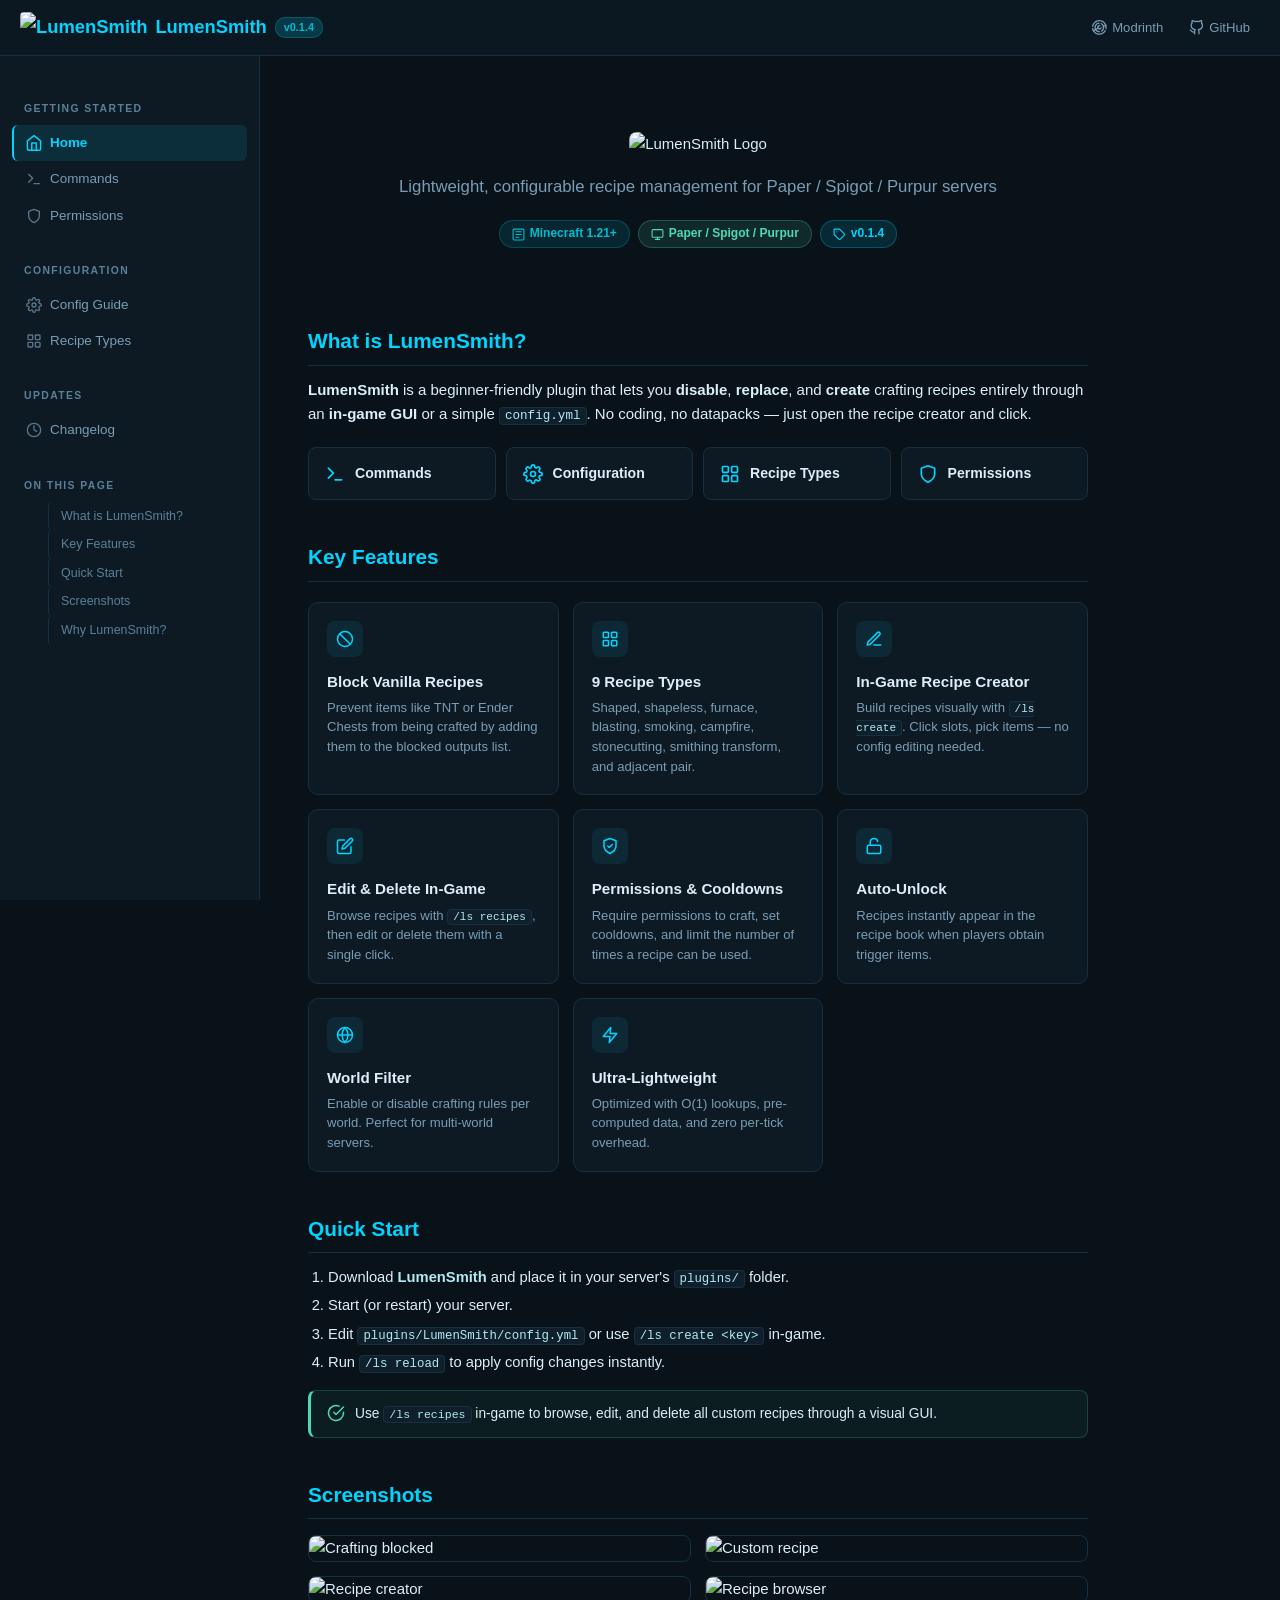
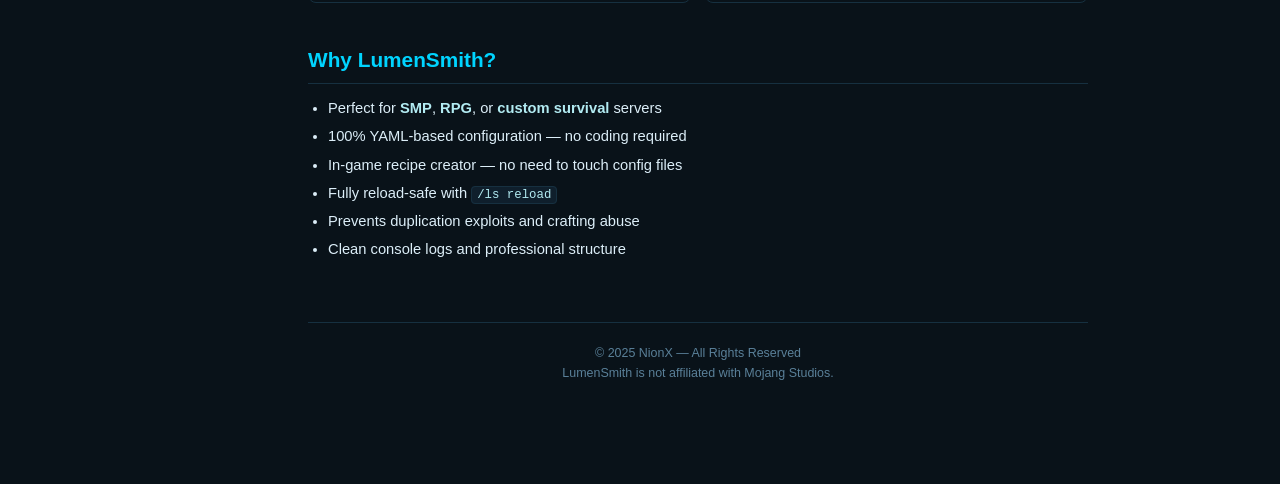
==== commit 558c41db: "alright now is ok" ====
--- a/wiki/index.html
+++ b/wiki/index.html
@@ -230,7 +230,7 @@
     </ul>
 
     <footer class="site-footer">
-      &copy; 2025 Benjamin Juh&aacute;sz (NionX) &mdash; All Rights Reserved<br>
+      &copy; 2025 NionX &mdash; All Rights Reserved<br>
       LumenSmith is not affiliated with Mojang Studios.
     </footer>
   </main>
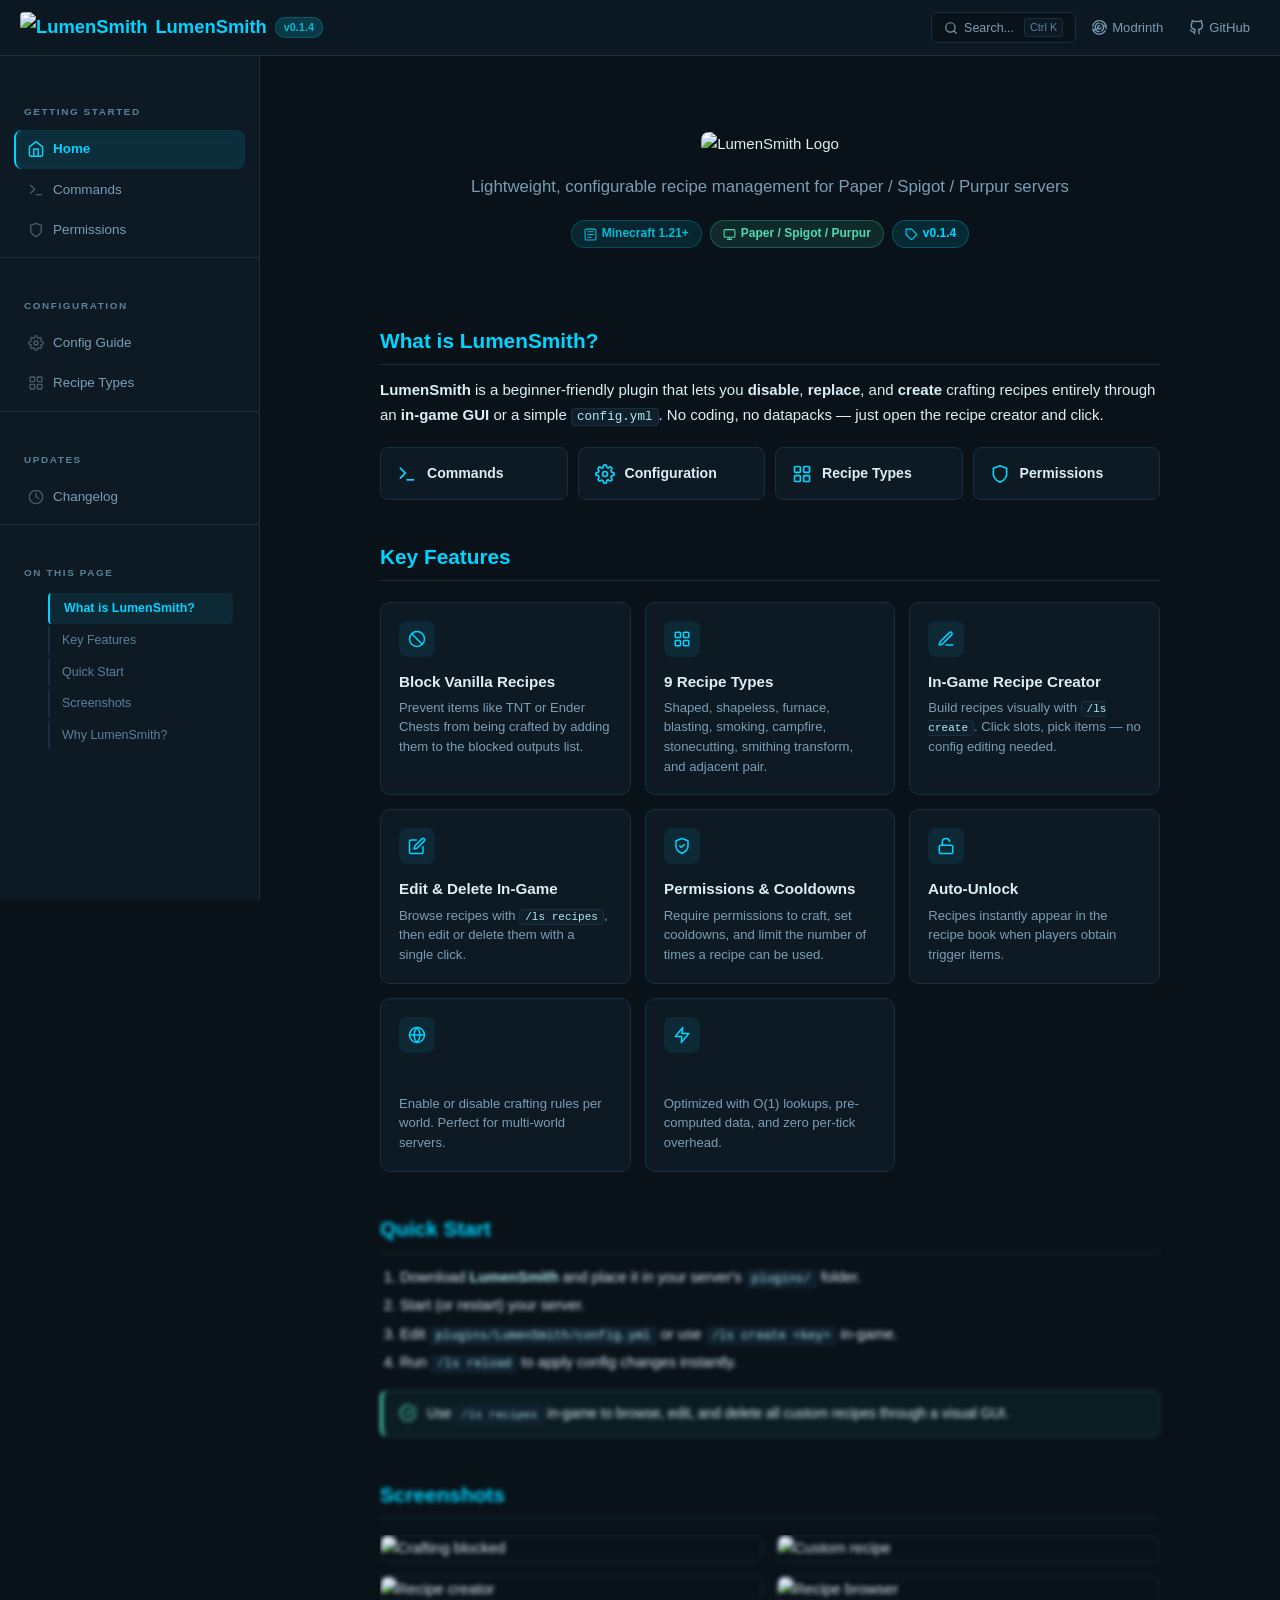
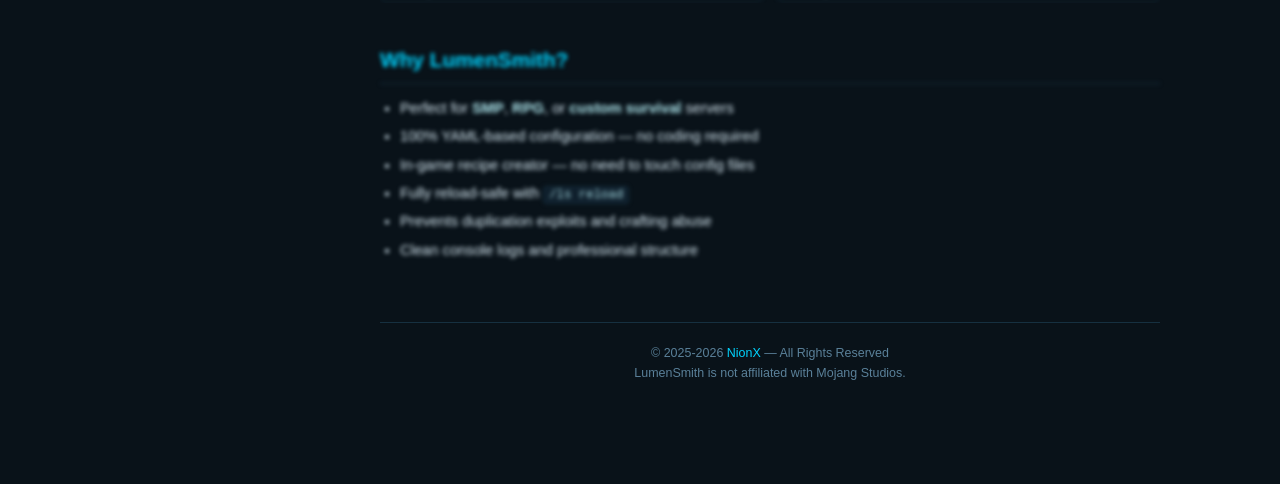
==== commit 6e18b693: "nice" ====
--- a/wiki/index.html
+++ b/wiki/index.html
@@ -4,6 +4,8 @@
   <meta charset="UTF-8">
   <meta name="viewport" content="width=device-width, initial-scale=1.0">
   <link rel="icon" type="image/x-icon" href="favo.png">
+  <link rel="preconnect" href="https://cdn.modrinth.com" crossorigin>
+  <link rel="dns-prefetch" href="https://cdn.modrinth.com">
   <title>LumenSmith Wiki — Configurable Crafting for Minecraft (v0.1.4)</title>
   <link rel="stylesheet" href="css/style.css">
 </head>
@@ -87,7 +89,7 @@
 
     <!-- Hero -->
     <div class="hero">
-      <img src="https://cdn.modrinth.com/data/cached_images/e9d096ac6857d987d5080c2a65d40c7510518001.png" alt="LumenSmith Logo" style="max-width:440px; width:100%; margin-bottom:16px;">
+      <img src="https://cdn.modrinth.com/data/cached_images/e9d096ac6857d987d5080c2a65d40c7510518001.png" alt="LumenSmith Logo" style="max-width:440px; width:100%; margin-bottom:16px;" decoding="async" draggable="false">
       <p class="tagline">Lightweight, configurable recipe management for Paper / Spigot / Purpur servers</p>
       <div class="hero-badges">
         <span class="badge badge-teal">
@@ -212,10 +214,10 @@
     <!-- Screenshots -->
     <h2 id="screenshots">Screenshots</h2>
     <div class="screenshot-grid">
-      <img src="https://cdn.modrinth.com/data/cached_images/c68fe1ef2aa88b6e395de43775d8b4b1776fe8fc.png" alt="Crafting blocked">
-      <img src="https://cdn.modrinth.com/data/cached_images/6ccc78f9734153dc462f7d9f49f998c0334f6927.png" alt="Custom recipe">
-      <img src="https://cdn.modrinth.com/data/cached_images/4a8b4bad8bbd00aa0f93344dbe7121ce71da7303.png" alt="Recipe creator">
-      <img src="https://cdn.modrinth.com/data/cached_images/22be112156459030622398b7fe75132ec3f517c4.png" alt="Recipe browser">
+      <img src="https://cdn.modrinth.com/data/cached_images/c68fe1ef2aa88b6e395de43775d8b4b1776fe8fc.png" alt="Crafting blocked" loading="lazy" draggable="false">
+      <img src="https://cdn.modrinth.com/data/cached_images/6ccc78f9734153dc462f7d9f49f998c0334f6927.png" alt="Custom recipe" loading="lazy" draggable="false">
+      <img src="https://cdn.modrinth.com/data/cached_images/4a8b4bad8bbd00aa0f93344dbe7121ce71da7303.png" alt="Recipe creator" loading="lazy" draggable="false">
+      <img src="https://cdn.modrinth.com/data/cached_images/22be112156459030622398b7fe75132ec3f517c4.png" alt="Recipe browser" loading="lazy" draggable="false">
     </div>
 
     <!-- Why LumenSmith -->
@@ -230,7 +232,7 @@
     </ul>
 
     <footer class="site-footer">
-      &copy; 2025 NionX &mdash; All Rights Reserved<br>
+      &copy; 2025-2026 <a href="https://github.com/nionx01" target="_blank" rel="noopener noreferrer">NionX</a> &mdash; All Rights Reserved<br>
       LumenSmith is not affiliated with Mojang Studios.
     </footer>
   </main>
--- a/wiki/css/style.css
+++ b/wiki/css/style.css
@@ -6,6 +6,17 @@
 
 /* ---------- Reset & Base ---------- */
 *, *::before, *::after { box-sizing: border-box; margin: 0; padding: 0; }
+
+/* GPU-promote fixed & animated layers for faster compositing */
+.site-header, .sidebar, .reading-progress, .back-to-top,
+.lightbox, .search-overlay, .search-modal, .sidebar-overlay {
+  will-change: transform;
+  contain: layout style;
+}
+
+/* Layout containment on main sections for faster reflow */
+.main { contain: layout style; }
+.feature-grid, .quick-links, .screenshot-grid { contain: layout; }
 
 :root {
   --bg:        #091219;
@@ -95,28 +106,62 @@
   50%      { box-shadow: 0 0 20px rgba(0, 212, 255, 0.15); }
 }
 
+/* ---------- Page Transition ---------- */
+@keyframes pageEnter {
+  from { opacity: 0; transform: translateY(6px); }
+  to   { opacity: 1; transform: translateY(0); }
+}
+
+.main {
+  animation: pageEnter 0.25s ease-out both;
+}
+
+.main.page-leaving {
+  animation: none;
+  opacity: 0;
+  transition: opacity .15s ease-out;
+}
+
 /* ---------- Scroll Reveal ---------- */
 .reveal {
   opacity: 0;
-  transform: translateY(20px);
-  transition: opacity 0.6s var(--ease-out-expo), transform 0.6s var(--ease-out-expo);
+  transform: translateY(48px) scale(0.94);
+  filter: blur(2px);
+  transition: opacity 0.6s var(--ease-out-expo),
+              transform 0.6s var(--ease-out-expo),
+              filter 0.4s var(--ease-out-expo);
+  will-change: opacity, transform, filter;
+  backface-visibility: hidden;
 }
 
 .reveal.visible {
   opacity: 1;
-  transform: translateY(0);
+  transform: translateY(0) scale(1);
+  filter: blur(0);
+}
+
+/* Fast scroll — skip animations, snap instantly */
+.fast-scroll .reveal,
+.fast-scroll .reveal.visible,
+.fast-scroll .reveal-stagger > *,
+.fast-scroll .reveal-stagger.visible > * {
+  transition: none !important;
 }
 
 /* Stagger children */
 .reveal-stagger > * {
   opacity: 0;
-  transform: translateY(16px);
-  transition: opacity 0.5s var(--ease-out-expo), transform 0.5s var(--ease-out-expo);
+  transform: translateY(36px) scale(0.94);
+  filter: blur(2px);
+  transition: opacity 0.55s var(--ease-out-expo),
+              transform 0.55s var(--ease-out-expo),
+              filter 0.35s var(--ease-out-expo);
 }
 
 .reveal-stagger.visible > * {
   opacity: 1;
-  transform: translateY(0);
+  transform: translateY(0) scale(1);
+  filter: blur(0);
 }
 
 .reveal-stagger.visible > *:nth-child(1) { transition-delay: 0s; }
@@ -142,7 +187,6 @@
   z-index: 100;
   backdrop-filter: blur(12px);
   -webkit-backdrop-filter: blur(12px);
-  animation: fadeIn 0.4s ease-out;
 }
 
 .site-header .logo {
@@ -218,44 +262,89 @@
   width: var(--sidebar-w);
   background: var(--bg-card);
   border-right: 1px solid var(--border);
-  padding: 16px 0 80px;
+  padding: 20px 0 16px;
   overflow-y: auto;
   overscroll-behavior: contain;
   z-index: 90;
-  animation: slideInLeft 0.5s var(--ease-out-expo);
+  display: flex;
+  flex-direction: column;
+  /* Needed for the sliding hover pill */
 }
 
 .sidebar-section {
-  padding: 0 12px;
-  margin-bottom: 22px;
+  padding: 0 14px;
+  margin-bottom: 6px;
+  flex-shrink: 0;
+}
+
+.sidebar-section + .sidebar-section {
+  padding-top: 12px;
+  border-top: 1px solid var(--border);
+}
+
+.sidebar-section:last-child {
+  flex-shrink: 1;
+  min-height: 0;
+  overflow-y: auto;
+  margin-bottom: 0;
+  padding-bottom: 16px;
 }
 
 .sidebar-section h3 {
-  font-size: 0.65rem;
+  font-size: 0.62rem;
   text-transform: uppercase;
-  letter-spacing: 1.4px;
+  letter-spacing: 1.6px;
   color: var(--text-xs);
-  margin-bottom: 4px;
-  padding: 4px 12px;
-  font-weight: 600;
+  margin-bottom: 6px;
+  padding: 4px 10px;
+  font-weight: 700;
 }
 
 .nav-link {
   display: flex;
   align-items: center;
-  gap: 8px;
-  padding: 7px 12px;
-  border-radius: 6px;
+  gap: 9px;
+  padding: 8px 12px;
+  border-radius: 8px;
   color: var(--text-dim);
   font-size: 0.84rem;
-  transition: all .2s var(--ease-out-expo);
+  transition: color .2s var(--ease-out-expo),
+              background .2s var(--ease-out-expo),
+              border-color .2s var(--ease-out-expo),
+              transform .2s var(--ease-out-expo);
   border-left: 2px solid transparent;
   position: relative;
   overflow: hidden;
+  margin-bottom: 2px;
+  z-index: 1;
+}
+
+/* Sliding hover pill — absolutely-positioned highlight that glides between items */
+.sidebar-hover-pill {
+  position: absolute;
+  left: 14px;
+  right: 14px;
+  top: 0;
+  height: 0;
+  border-radius: 8px;
+  background: rgba(178, 235, 242, 0.06);
+  border: 1px solid rgba(178, 235, 242, 0.09);
+  box-shadow: 0 0 12px rgba(178, 235, 242, 0.04);
+  pointer-events: none;
+  opacity: 0;
+  z-index: 0;
+  transition: top 0.28s var(--ease-out-expo),
+              left 0.28s var(--ease-out-expo),
+              width 0.28s var(--ease-out-expo),
+              height 0.22s var(--ease-out-expo),
+              opacity 0.18s ease;
+}
+
+.sidebar-hover-pill.visible {
+  opacity: 1;
 }
 
 .nav-link:hover {
-  background: rgba(0, 212, 255, 0.06);
   color: var(--text);
   transform: translateX(3px);
 }
@@ -265,53 +354,68 @@
   color: var(--cyan);
   font-weight: 600;
   border-left-color: var(--cyan);
+  box-shadow: inset 0 0 12px rgba(0, 212, 255, 0.06);
 }
 
 .nav-link .icon-svg {
   width: 16px;
   height: 16px;
-  opacity: 0.7;
-  transition: opacity .2s, transform .3s var(--ease-out-expo);
-}
-
-.nav-link.active .icon-svg,
-.nav-link:hover .icon-svg { opacity: 1; transform: scale(1.1); }
+  opacity: 0.5;
+  transition: opacity .2s, transform .3s var(--ease-out-expo), color .2s;
+}
+
+.nav-link:hover .icon-svg { opacity: 0.9; transform: scale(1.1); }
+
+.nav-link.active .icon-svg {
+  opacity: 1;
+  transform: scale(1.1);
+  color: var(--cyan);
+}
 
 /* Sidebar sub-links for on-page sections */
 .sidebar-sub {
-  padding: 0 12px 0 28px;
+  padding: 2px 12px 0 28px;
 }
 
 .sidebar-sub a {
   display: block;
-  padding: 4px 12px;
+  padding: 5px 12px;
   font-size: 0.78rem;
   color: var(--text-xs);
   border-radius: 4px;
-  transition: all .2s var(--ease-out-expo);
-  border-left: 1px solid var(--border);
-  margin-left: 8px;
+  transition: color .2s var(--ease-out-expo),
+              background .2s var(--ease-out-expo),
+              border-color .2s var(--ease-out-expo),
+              padding-left .2s var(--ease-out-expo);
+  border-left: 2px solid var(--border);
+  margin-left: 6px;
+  margin-bottom: 1px;
+  position: relative;
+  z-index: 1;
 }
 
 .sidebar-sub a:hover {
   color: var(--text);
   border-left-color: var(--teal);
-  background: rgba(0, 212, 255, 0.04);
+  padding-left: 14px;
 }
 
 .sidebar-sub a.active-section {
   color: var(--cyan);
   border-left-color: var(--cyan);
-  background: rgba(0, 212, 255, 0.06);
+  background: rgba(0, 212, 255, 0.08);
+  font-weight: 600;
+  padding-left: 14px;
 }
 
 /* ---------- Main Content ---------- */
 .main {
-  margin-left: var(--sidebar-w);
   margin-top: var(--header-h);
+  margin-left: auto;
+  margin-right: auto;
   padding: 36px 48px 80px;
-  max-width: calc(var(--content-w) + 96px);
-  animation: fadeInUp 0.5s var(--ease-out-expo);
+  padding-left: calc(var(--sidebar-w) + 48px);
+  max-width: calc(var(--content-w) + var(--sidebar-w) + 96px);
 }
 
 /* ---------- Page Header ---------- */
@@ -404,7 +508,6 @@
   text-align: center;
   padding: 40px 0 36px;
   margin-bottom: 36px;
-  animation: scaleIn 0.6s var(--ease-out-expo);
 }
 
 .hero img {
@@ -467,7 +570,10 @@
   border: 1px solid var(--border);
   border-radius: 8px;
   color: var(--text);
-  transition: all .25s var(--ease-out-expo);
+  transition: border-color .25s var(--ease-out-expo),
+              background .25s var(--ease-out-expo),
+              transform .25s var(--ease-out-expo),
+              box-shadow .25s var(--ease-out-expo);
   position: relative;
   overflow: hidden;
 }
@@ -716,6 +822,16 @@
   border-radius: 8px;
   transition: border-color .3s, transform .4s var(--ease-out-expo), box-shadow .3s;
   cursor: pointer;
+  -webkit-user-drag: none;
+  user-select: none;
+  pointer-events: auto;
+}
+
+/* Protect all images from drag & copy */
+img {
+  -webkit-user-drag: none;
+  user-select: none;
+  -webkit-touch-callout: none;
 }
 
 .screenshot-grid img:hover {
@@ -753,7 +869,12 @@
   opacity: 0;
   visibility: hidden;
   transform: translateY(12px) scale(0.8);
-  transition: all .3s var(--ease-out-expo);
+  transition: opacity .3s var(--ease-out-expo),
+              visibility .3s var(--ease-out-expo),
+              transform .3s var(--ease-out-expo),
+              background .3s var(--ease-out-expo),
+              border-color .3s var(--ease-out-expo),
+              box-shadow .3s var(--ease-out-expo);
   box-shadow: 0 4px 20px rgba(0, 0, 0, 0.3);
 }
 
@@ -819,10 +940,11 @@
 .sidebar-overlay {
   display: none;
   position: fixed;
-  top: 0; left: 0; right: 0; bottom: 0;
+  top: var(--header-h); left: 0; right: 0; bottom: 0;
   background: rgba(0, 0, 0, 0.5);
   z-index: 150;
   opacity: 0;
+  pointer-events: none;
   transition: opacity .3s;
   backdrop-filter: blur(2px);
   -webkit-backdrop-filter: blur(2px);
@@ -830,6 +952,7 @@
 
 .sidebar-overlay.active {
   opacity: 1;
+  pointer-events: auto;
 }
 
 /* ---------- Mobile ---------- */
@@ -853,6 +976,13 @@
 }
 
 @media (max-width: 768px) {
+  /* Header stays on top of everything — sidebar slides under it */
+  .site-header {
+    z-index: 300;
+    background: var(--bg-card);
+    border-bottom: 1px solid var(--border);
+  }
+
   .sidebar {
     transform: translateX(-100%);
     transition: transform .35s var(--ease-out-expo);
@@ -870,7 +1000,9 @@
 
   .main {
     margin-left: 0;
+    margin-right: 0;
     padding: 24px 18px 60px;
+    max-width: 100%;
   }
 
   .menu-toggle { display: flex; }
@@ -938,6 +1070,13 @@
 
   .feature-card:hover { transform: none; }
   .quick-link:hover { transform: none; }
+}
+
+/* ---------- Below-fold paint skip — browser skips rendering until near viewport ---------- */
+.main h2, .main h3, .main pre, .main table,
+.main .info-box, .main .screenshot-grid {
+  content-visibility: auto;
+  contain-intrinsic-size: auto 120px;
 }
 
 /* ---------- Footer ---------- */
@@ -949,6 +1088,15 @@
   color: var(--text-xs);
   font-size: 0.78rem;
 }
+.site-footer a {
+  color: var(--accent);
+  text-decoration: none;
+  transition: color 0.2s, text-shadow 0.2s;
+}
+.site-footer a:hover {
+  color: #fff;
+  text-shadow: 0 0 8px rgba(0, 212, 255, 0.5);
+}
 
 /* ---------- Scrollbar ---------- */
 ::-webkit-scrollbar { width: 6px; height: 6px; }
@@ -1003,3 +1151,279 @@
 .lightbox.active img {
   transform: scale(1);
 }
+
+/* ---------- Search ---------- */
+.search-trigger {
+  display: flex;
+  align-items: center;
+  gap: 6px;
+  padding: 5px 12px;
+  border-radius: 6px;
+  border: 1px solid var(--border);
+  background: var(--bg);
+  color: var(--text-dim);
+  font-size: 0.78rem;
+  cursor: pointer;
+  transition: border-color .2s var(--ease-out-expo),
+              color .2s var(--ease-out-expo),
+              background .2s var(--ease-out-expo);
+  white-space: nowrap;
+}
+
+.search-trigger:hover {
+  border-color: var(--border-lt);
+  color: var(--text);
+  background: var(--bg-hover);
+}
+
+.search-trigger .icon-svg { width: 14px; height: 14px; }
+
+.search-trigger kbd {
+  font-family: inherit;
+  font-size: 0.68rem;
+  padding: 1px 5px;
+  border-radius: 3px;
+  background: var(--bg-card);
+  border: 1px solid var(--border);
+  color: var(--text-xs);
+  margin-left: 4px;
+  line-height: 1.4;
+}
+
+.search-overlay {
+  position: fixed;
+  top: 0; left: 0; right: 0; bottom: 0;
+  background: rgba(0, 0, 0, 0.6);
+  z-index: 600;
+  opacity: 0;
+  visibility: hidden;
+  transition: opacity .2s, visibility .2s;
+  backdrop-filter: blur(4px);
+  -webkit-backdrop-filter: blur(4px);
+}
+
+.search-overlay.active {
+  opacity: 1;
+  visibility: visible;
+}
+
+.search-modal {
+  position: fixed;
+  top: min(20%, 120px);
+  left: 50%;
+  transform: translateX(-50%) scale(0.96);
+  width: 90%;
+  max-width: 560px;
+  max-height: 70vh;
+  background: var(--bg-card);
+  border: 1px solid var(--border-lt);
+  border-radius: 12px;
+  z-index: 601;
+  display: flex;
+  flex-direction: column;
+  opacity: 0;
+  visibility: hidden;
+  transition: opacity .2s var(--ease-out-expo),
+              visibility .2s,
+              transform .2s var(--ease-out-expo);
+  box-shadow: 0 16px 64px rgba(0, 0, 0, 0.5),
+              0 0 0 1px rgba(0, 212, 255, 0.08);
+  overflow: hidden;
+}
+
+.search-modal.active {
+  opacity: 1;
+  visibility: visible;
+  transform: translateX(-50%) scale(1);
+}
+
+.search-header {
+  display: flex;
+  align-items: center;
+  padding: 12px 16px;
+  border-bottom: 1px solid var(--border);
+  gap: 10px;
+}
+
+.search-header .icon-svg {
+  width: 18px;
+  height: 18px;
+  color: var(--cyan);
+  flex-shrink: 0;
+}
+
+.search-input {
+  flex: 1;
+  background: none;
+  border: none;
+  outline: none;
+  color: var(--text);
+  font-size: 0.92rem;
+  font-family: inherit;
+  caret-color: var(--cyan);
+}
+
+.search-input::placeholder {
+  color: var(--text-xs);
+}
+
+.search-close {
+  background: none;
+  border: 1px solid var(--border);
+  border-radius: 4px;
+  color: var(--text-xs);
+  font-size: 0.65rem;
+  padding: 2px 6px;
+  cursor: pointer;
+  transition: border-color .15s, color .15s;
+}
+
+.search-close:hover {
+  border-color: var(--border-lt);
+  color: var(--text-dim);
+}
+
+.search-results {
+  overflow-y: auto;
+  padding: 6px;
+  max-height: calc(70vh - 60px);
+}
+
+.search-result {
+  display: block;
+  padding: 10px 12px;
+  border-radius: 8px;
+  color: var(--text);
+  text-decoration: none;
+  transition: background .12s;
+  cursor: pointer;
+}
+
+.search-result:hover,
+.search-result.active {
+  background: rgba(0, 212, 255, 0.08);
+  color: var(--text);
+}
+
+.search-result-page {
+  font-size: 0.65rem;
+  text-transform: uppercase;
+  letter-spacing: 0.8px;
+  color: var(--text-xs);
+  margin-bottom: 2px;
+}
+
+.search-result-title {
+  font-size: 0.88rem;
+  font-weight: 600;
+  color: var(--ice);
+  margin-bottom: 2px;
+  display: flex;
+  align-items: center;
+  gap: 6px;
+}
+
+.search-result-title .icon-svg {
+  width: 14px;
+  height: 14px;
+  color: var(--cyan);
+}
+
+.search-result-desc {
+  font-size: 0.76rem;
+  color: var(--text-dim);
+  line-height: 1.4;
+  display: -webkit-box;
+  -webkit-line-clamp: 2;
+  -webkit-box-orient: vertical;
+  overflow: hidden;
+}
+
+.search-result mark {
+  background: rgba(0, 212, 255, 0.2);
+  color: var(--cyan);
+  border-radius: 2px;
+  padding: 0 1px;
+}
+
+.search-empty {
+  text-align: center;
+  padding: 32px 16px;
+  color: var(--text-xs);
+  font-size: 0.85rem;
+}
+
+.search-section-header {
+  display: flex;
+  align-items: center;
+  justify-content: space-between;
+  padding: 8px 12px 4px;
+  font-size: 0.62rem;
+  text-transform: uppercase;
+  letter-spacing: 1px;
+  color: var(--text-xs);
+  font-weight: 600;
+}
+
+.search-clear-recent {
+  background: none;
+  border: none;
+  color: var(--text-xs);
+  font-size: 0.62rem;
+  cursor: pointer;
+  padding: 2px 6px;
+  border-radius: 3px;
+  transition: color .15s, background .15s;
+  text-transform: uppercase;
+  letter-spacing: 0.5px;
+}
+
+.search-clear-recent:hover {
+  color: var(--red);
+  background: rgba(255, 107, 107, 0.1);
+}
+
+.search-suggestion {
+  cursor: pointer;
+}
+
+.search-suggestion .icon-svg {
+  width: 14px;
+  height: 14px;
+  color: var(--text-xs);
+  flex-shrink: 0;
+}
+
+.search-footer {
+  padding: 8px 16px;
+  border-top: 1px solid var(--border);
+  display: flex;
+  gap: 12px;
+  align-items: center;
+  font-size: 0.68rem;
+  color: var(--text-xs);
+}
+
+.search-footer kbd {
+  font-family: inherit;
+  font-size: 0.62rem;
+  padding: 1px 4px;
+  border-radius: 3px;
+  background: var(--bg);
+  border: 1px solid var(--border);
+  color: var(--text-xs);
+}
+
+@media (max-width: 768px) {
+  .search-trigger span { display: none; }
+  .search-trigger kbd { display: none; }
+  .search-trigger { padding: 5px 8px; }
+
+  .search-modal {
+    top: 10px;
+    width: calc(100% - 20px);
+    max-height: calc(100vh - 20px);
+  }
+
+  .search-results { max-height: calc(100vh - 100px); }
+}
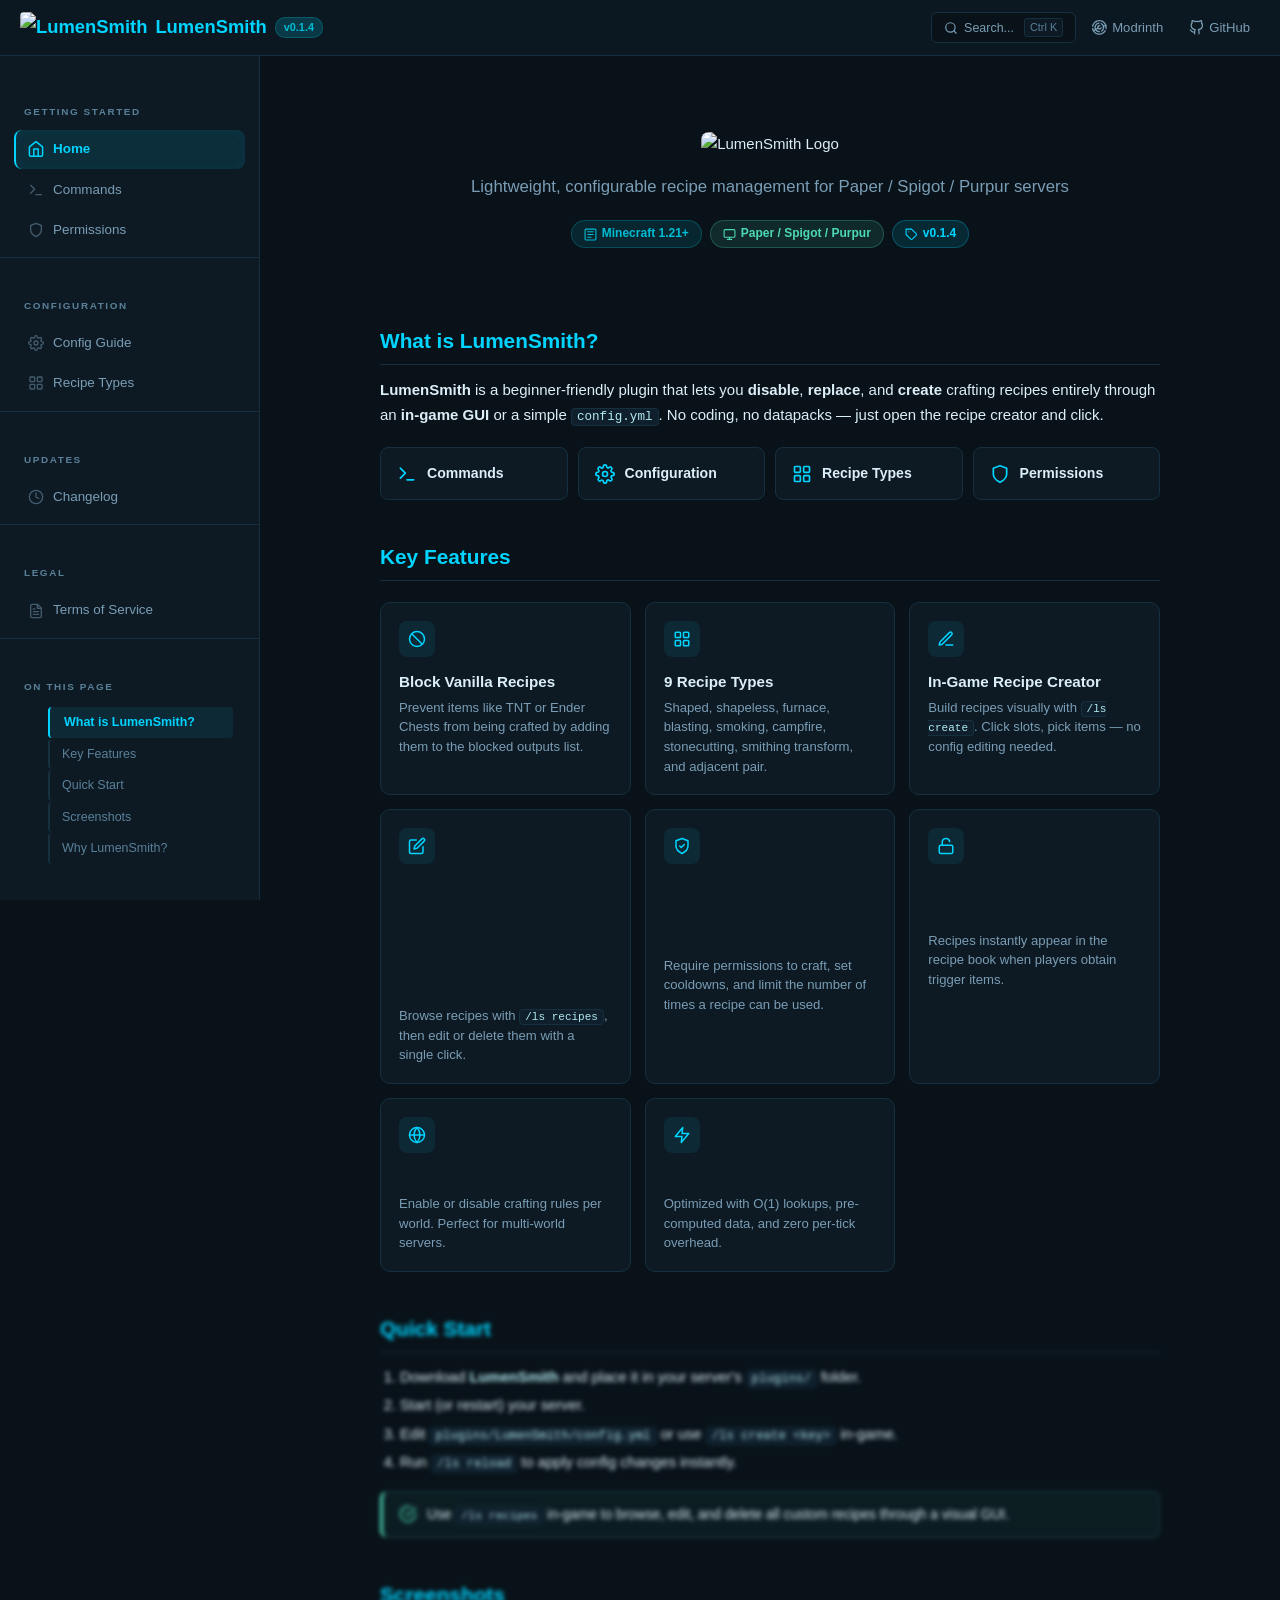
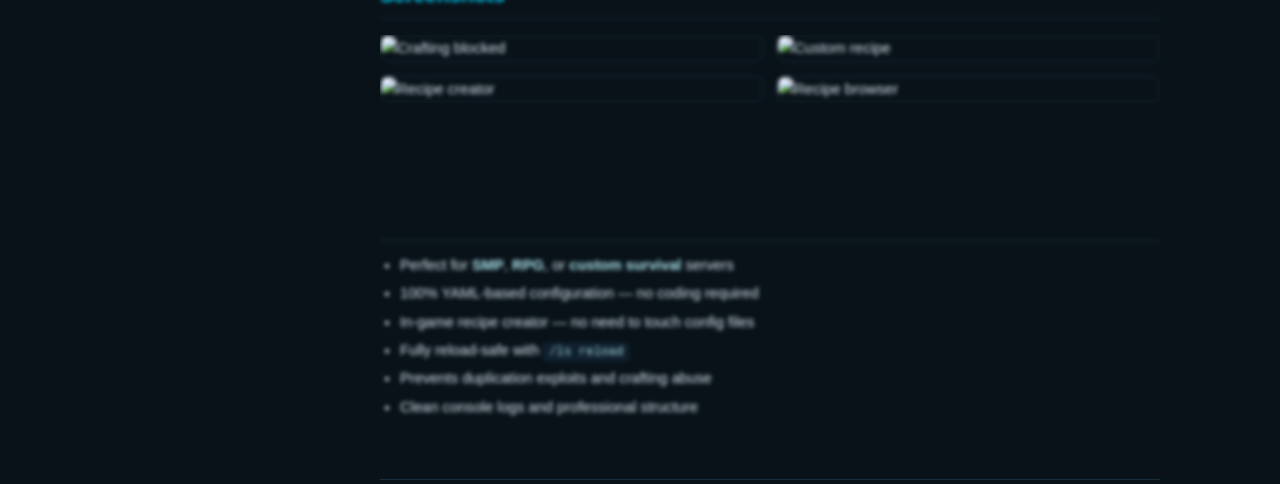
==== commit 7af6e718: "therms" ====
--- a/wiki/index.html
+++ b/wiki/index.html
@@ -69,6 +69,13 @@
       <a href="changelog.html" class="nav-link">
         <svg class="icon-svg" viewBox="0 0 24 24"><circle cx="12" cy="12" r="10"/><polyline points="12 6 12 12 16 14"/></svg>
         Changelog
+      </a>
+    </div>
+    <div class="sidebar-section">
+      <h3>Legal</h3>
+      <a href="terms.html" class="nav-link">
+        <svg class="icon-svg" viewBox="0 0 24 24"><path d="M14 2H6a2 2 0 00-2 2v16a2 2 0 002 2h12a2 2 0 002-2V8z"/><polyline points="14 2 14 8 20 8"/><line x1="16" y1="13" x2="8" y2="13"/><line x1="16" y1="17" x2="8" y2="17"/><polyline points="10 9 9 9 8 9"/></svg>
+        Terms of Service
       </a>
     </div>
     <!-- On-page sections -->
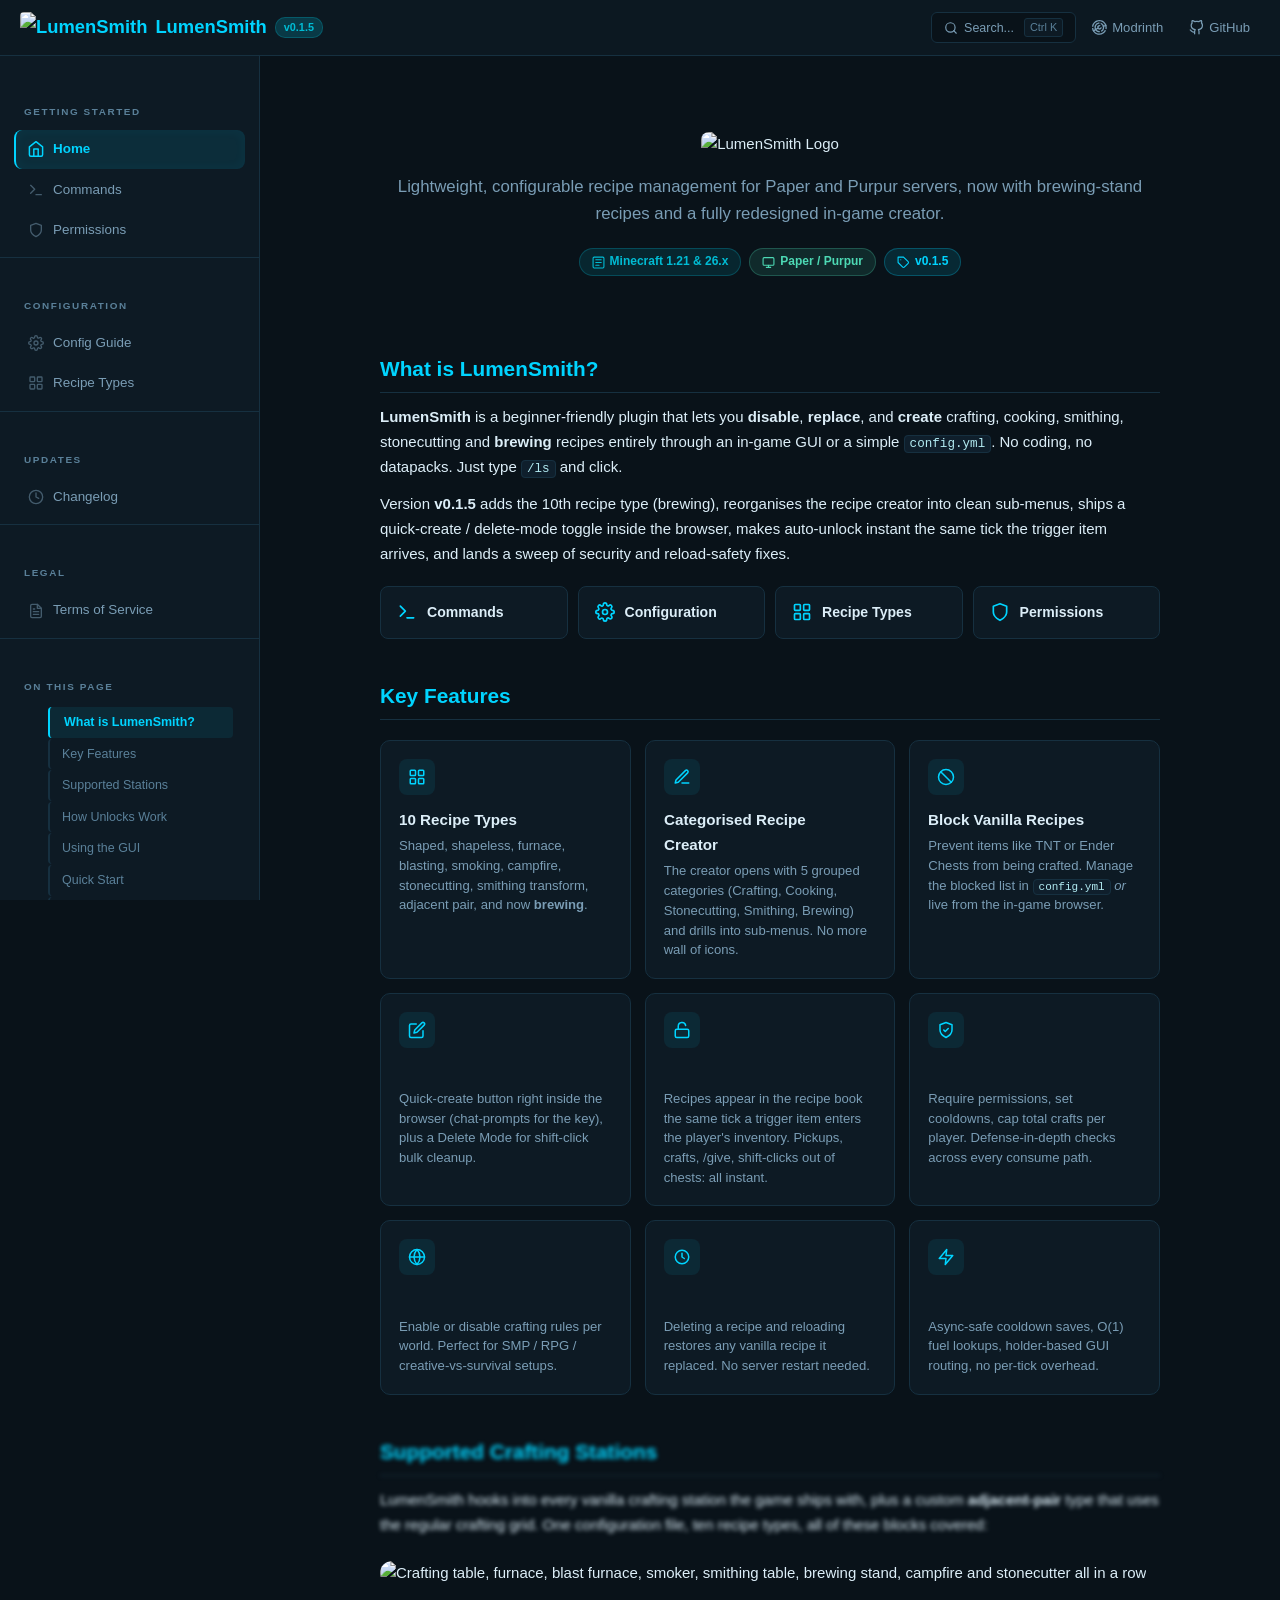
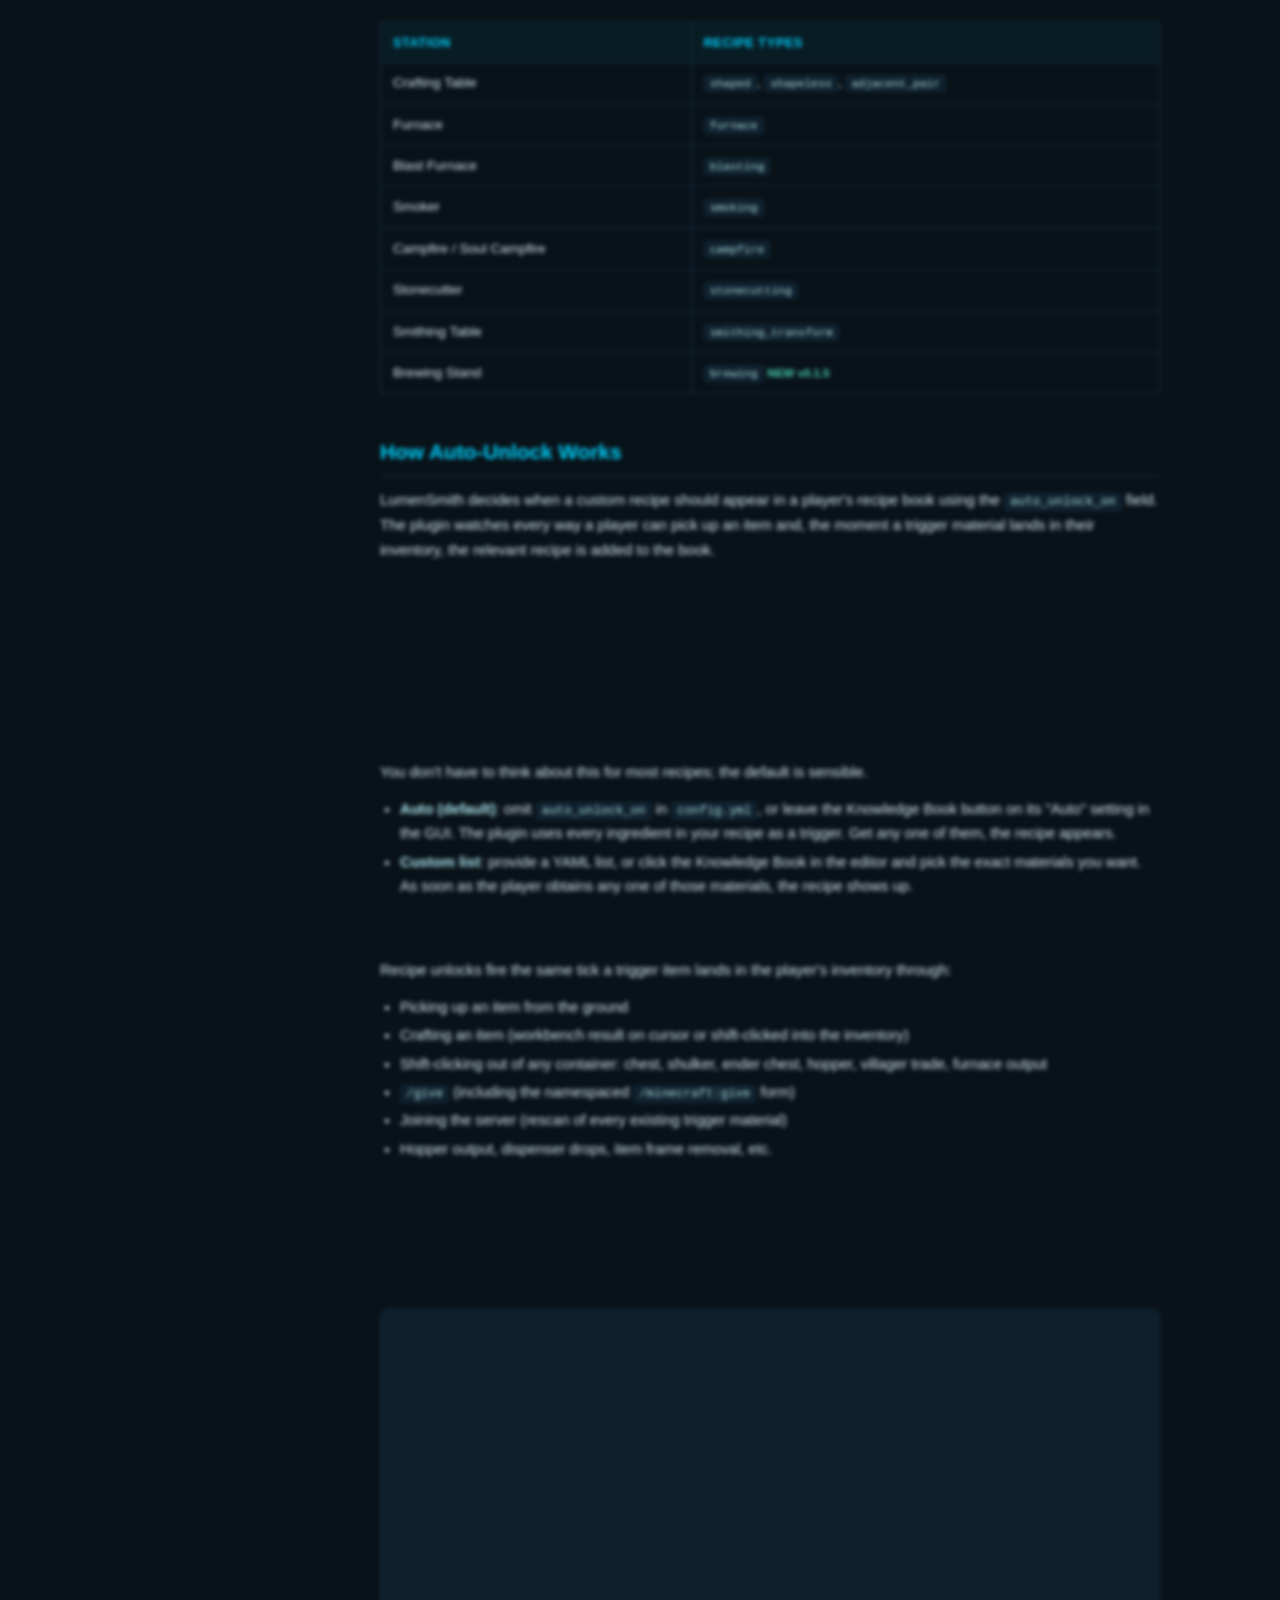
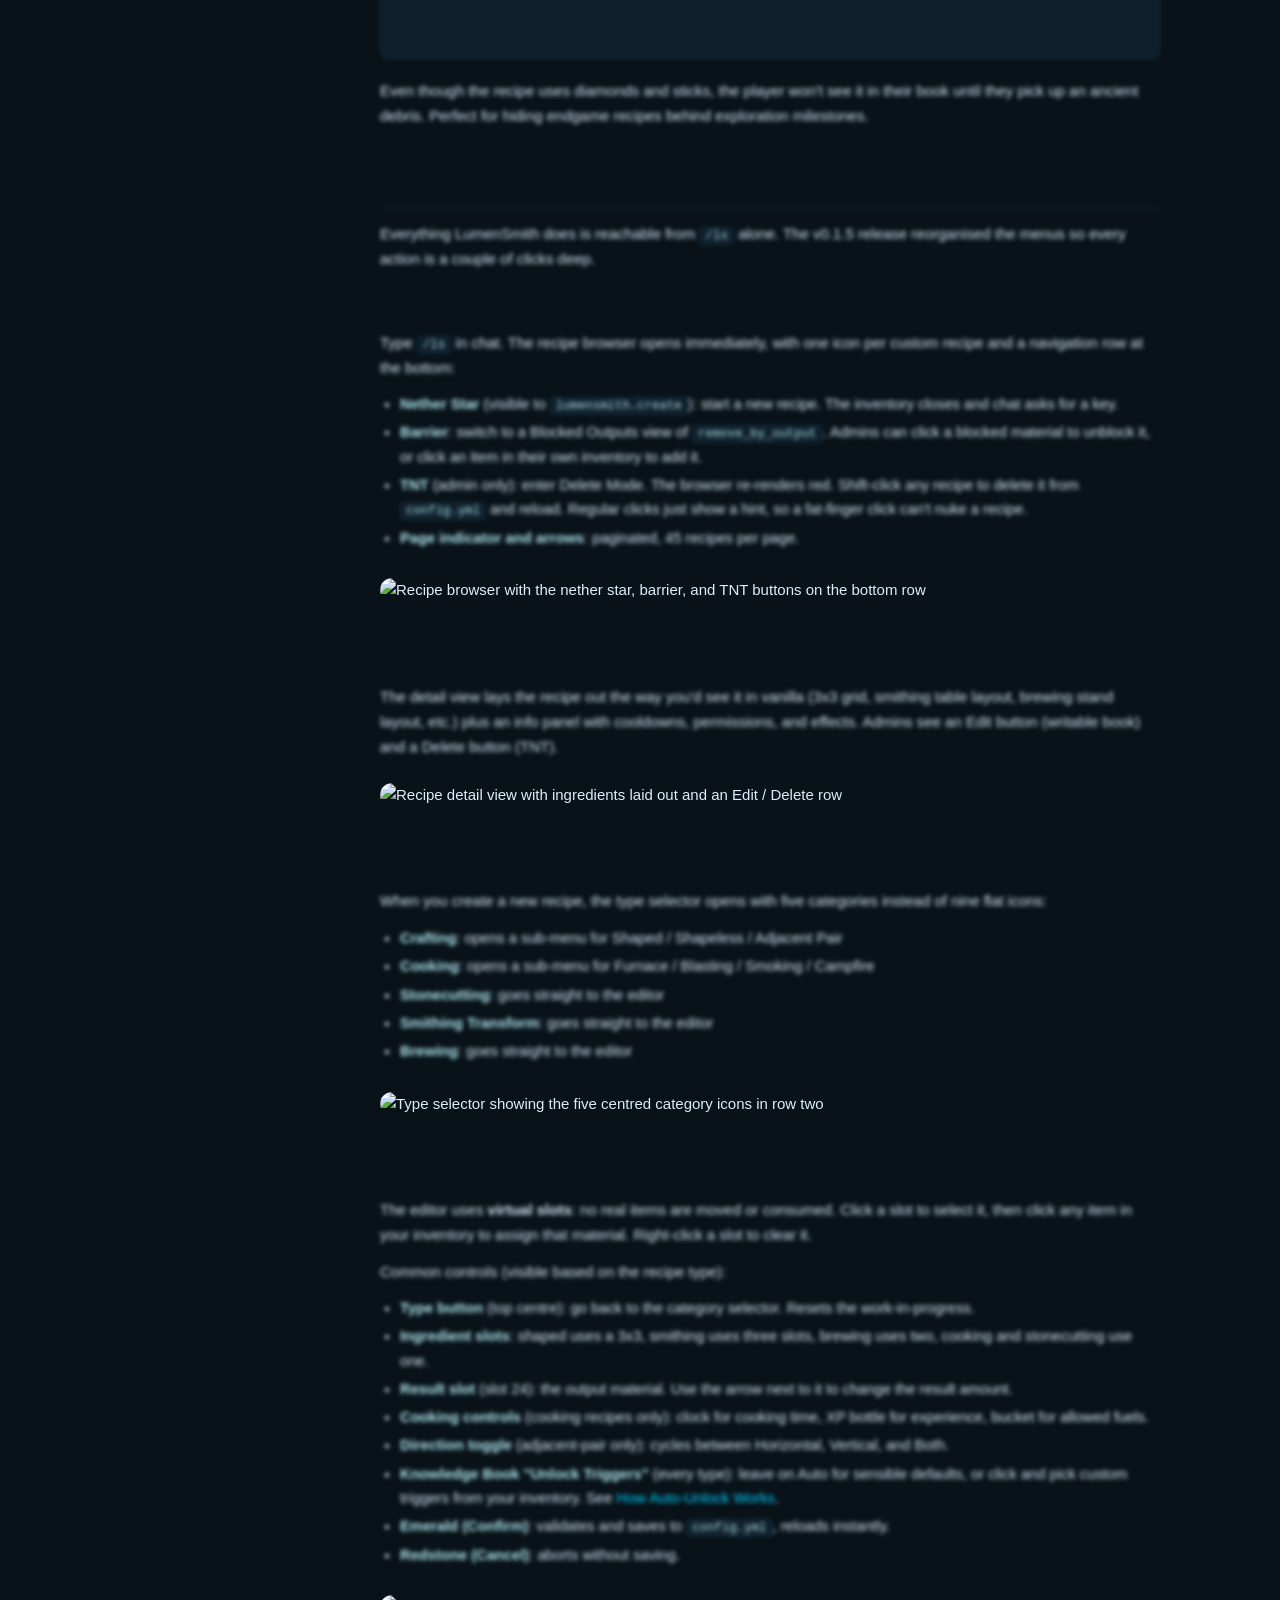
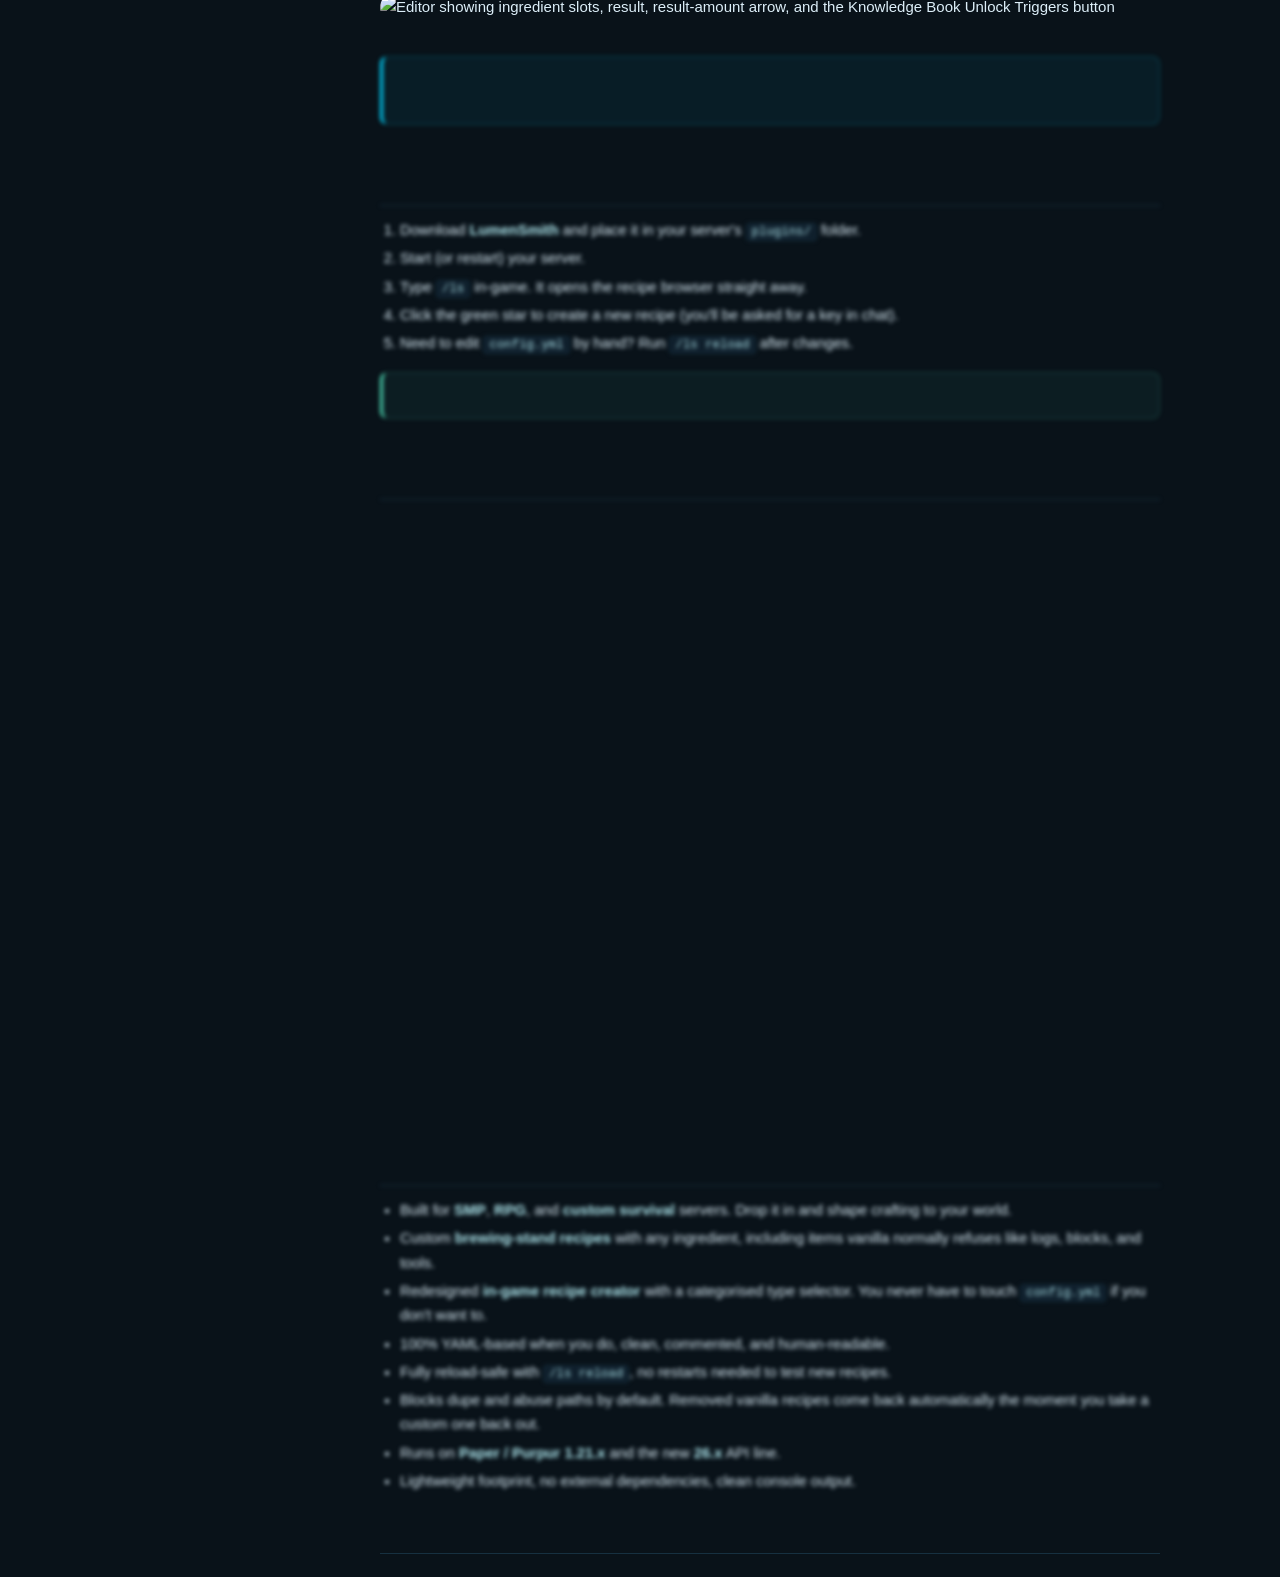
==== commit 5ec1f034: "v0.1.5" ====
--- a/wiki/index.html
+++ b/wiki/index.html
@@ -6,7 +6,7 @@
   <link rel="icon" type="image/x-icon" href="favo.png">
   <link rel="preconnect" href="https://cdn.modrinth.com" crossorigin>
   <link rel="dns-prefetch" href="https://cdn.modrinth.com">
-  <title>LumenSmith Wiki — Configurable Crafting for Minecraft (v0.1.4)</title>
+  <title>LumenSmith Wiki: Configurable Crafting for Minecraft (v0.1.5)</title>
   <link rel="stylesheet" href="css/style.css">
 </head>
 <body>
@@ -19,7 +19,7 @@
     <a href="index.html" class="logo">
       <img src="https://cdn.modrinth.com/data/B3BY6f3D/94a38963d6765730594aa68eed4b2196b29d982b_96.webp" alt="LumenSmith">
       LumenSmith
-      <span class="version">v0.1.4</span>
+      <span class="version">v0.1.5</span>
     </a>
     <nav class="header-right">
       <a href="https://modrinth.com/plugin/lumensmith" target="_blank" class="header-link">
@@ -84,6 +84,9 @@
       <div class="sidebar-sub">
         <a href="#what-is-lumensmith">What is LumenSmith?</a>
         <a href="#key-features">Key Features</a>
+        <a href="#supported-stations">Supported Stations</a>
+        <a href="#how-unlocks-work">How Unlocks Work</a>
+        <a href="#using-the-gui">Using the GUI</a>
         <a href="#quick-start">Quick Start</a>
         <a href="#screenshots">Screenshots</a>
         <a href="#why-lumensmith">Why LumenSmith?</a>
@@ -97,19 +100,19 @@
     <!-- Hero -->
     <div class="hero">
       <img src="https://cdn.modrinth.com/data/cached_images/e9d096ac6857d987d5080c2a65d40c7510518001.png" alt="LumenSmith Logo" style="max-width:440px; width:100%; margin-bottom:16px;" decoding="async" draggable="false">
-      <p class="tagline">Lightweight, configurable recipe management for Paper / Spigot / Purpur servers</p>
+      <p class="tagline">Lightweight, configurable recipe management for Paper and Purpur servers, now with brewing-stand recipes and a fully redesigned in-game creator.</p>
       <div class="hero-badges">
         <span class="badge badge-teal">
           <svg class="icon-svg" viewBox="0 0 24 24"><rect x="2" y="2" width="20" height="20" rx="2"/><path d="M7 7h10M7 12h10M7 17h6"/></svg>
-          Minecraft 1.21+
+          Minecraft 1.21 &amp; 26.x
         </span>
         <span class="badge badge-mint">
           <svg class="icon-svg" viewBox="0 0 24 24"><rect x="2" y="3" width="20" height="14" rx="2"/><line x1="8" y1="21" x2="16" y2="21"/><line x1="12" y1="17" x2="12" y2="21"/></svg>
-          Paper / Spigot / Purpur
+          Paper / Purpur
         </span>
         <span class="badge badge-cyan">
           <svg class="icon-svg" viewBox="0 0 24 24"><path d="M20.59 13.41l-7.17 7.17a2 2 0 01-2.83 0L2 12V2h10l8.59 8.59a2 2 0 010 2.82z"/><line x1="7" y1="7" x2="7.01" y2="7"/></svg>
-          v0.1.4
+          v0.1.5
         </span>
       </div>
     </div>
@@ -118,9 +121,14 @@
     <h2 id="what-is-lumensmith">What is LumenSmith?</h2>
     <p>
       <strong>LumenSmith</strong> is a beginner-friendly plugin that lets you <strong>disable</strong>,
-      <strong>replace</strong>, and <strong>create</strong> crafting recipes entirely through an
-      <strong>in-game GUI</strong> or a simple <code>config.yml</code>.
-      No coding, no datapacks &mdash; just open the recipe creator and click.
+      <strong>replace</strong>, and <strong>create</strong> crafting, cooking, smithing, stonecutting and
+      <strong>brewing</strong> recipes entirely through an in-game GUI or a simple <code>config.yml</code>.
+      No coding, no datapacks. Just type <code>/ls</code> and click.
+    </p>
+    <p>
+      Version <strong>v0.1.5</strong> adds the 10th recipe type (brewing), reorganises the recipe creator
+      into clean sub-menus, ships a quick-create / delete-mode toggle inside the browser, makes auto-unlock
+      instant the same tick the trigger item arrives, and lands a sweep of security and reload-safety fixes.
     </p>
 
     <!-- Quick Links -->
@@ -148,60 +156,205 @@
     <div class="feature-grid">
       <div class="feature-card">
         <div class="card-icon">
+          <svg class="icon-svg" viewBox="0 0 24 24"><rect x="3" y="3" width="7" height="7" rx="1"/><rect x="14" y="3" width="7" height="7" rx="1"/><rect x="3" y="14" width="7" height="7" rx="1"/><rect x="14" y="14" width="7" height="7" rx="1"/></svg>
+        </div>
+        <h3>10 Recipe Types</h3>
+        <p>Shaped, shapeless, furnace, blasting, smoking, campfire, stonecutting, smithing transform, adjacent pair, and now <strong>brewing</strong>.</p>
+      </div>
+      <div class="feature-card">
+        <div class="card-icon">
+          <svg class="icon-svg" viewBox="0 0 24 24"><path d="M12 20h9"/><path d="M16.5 3.5a2.12 2.12 0 013 3L7 19l-4 1 1-4L16.5 3.5z"/></svg>
+        </div>
+        <h3>Categorised Recipe Creator</h3>
+        <p>The creator opens with 5 grouped categories (Crafting, Cooking, Stonecutting, Smithing, Brewing) and drills into sub-menus. No more wall of icons.</p>
+      </div>
+      <div class="feature-card">
+        <div class="card-icon">
           <svg class="icon-svg" viewBox="0 0 24 24"><circle cx="12" cy="12" r="10"/><line x1="4.93" y1="4.93" x2="19.07" y2="19.07"/></svg>
         </div>
         <h3>Block Vanilla Recipes</h3>
-        <p>Prevent items like TNT or Ender Chests from being crafted by adding them to the blocked outputs list.</p>
-      </div>
-      <div class="feature-card">
-        <div class="card-icon">
-          <svg class="icon-svg" viewBox="0 0 24 24"><rect x="3" y="3" width="7" height="7" rx="1"/><rect x="14" y="3" width="7" height="7" rx="1"/><rect x="3" y="14" width="7" height="7" rx="1"/><rect x="14" y="14" width="7" height="7" rx="1"/></svg>
-        </div>
-        <h3>9 Recipe Types</h3>
-        <p>Shaped, shapeless, furnace, blasting, smoking, campfire, stonecutting, smithing transform, and adjacent pair.</p>
-      </div>
-      <div class="feature-card">
-        <div class="card-icon">
-          <svg class="icon-svg" viewBox="0 0 24 24"><path d="M12 20h9"/><path d="M16.5 3.5a2.12 2.12 0 013 3L7 19l-4 1 1-4L16.5 3.5z"/></svg>
-        </div>
-        <h3>In-Game Recipe Creator</h3>
-        <p>Build recipes visually with <code>/ls create</code>. Click slots, pick items &mdash; no config editing needed.</p>
+        <p>Prevent items like TNT or Ender Chests from being crafted. Manage the blocked list in <code>config.yml</code> <em>or</em> live from the in-game browser.</p>
       </div>
       <div class="feature-card">
         <div class="card-icon">
           <svg class="icon-svg" viewBox="0 0 24 24"><path d="M11 4H4a2 2 0 00-2 2v14a2 2 0 002 2h14a2 2 0 002-2v-7"/><path d="M18.5 2.5a2.12 2.12 0 013 3L12 15l-4 1 1-4 9.5-9.5z"/></svg>
         </div>
-        <h3>Edit &amp; Delete In-Game</h3>
-        <p>Browse recipes with <code>/ls recipes</code>, then edit or delete them with a single click.</p>
+        <h3>Fast Create &amp; Delete</h3>
+        <p>Quick-create button right inside the browser (chat-prompts for the key), plus a Delete Mode for shift-click bulk cleanup.</p>
+      </div>
+      <div class="feature-card">
+        <div class="card-icon">
+          <svg class="icon-svg" viewBox="0 0 24 24"><rect x="3" y="11" width="18" height="11" rx="2" ry="2"/><path d="M7 11V7a5 5 0 019.9-1"/></svg>
+        </div>
+        <h3>Real-Time Auto-Unlock</h3>
+        <p>Recipes appear in the recipe book the same tick a trigger item enters the player's inventory. Pickups, crafts, /give, shift-clicks out of chests: all instant.</p>
       </div>
       <div class="feature-card">
         <div class="card-icon">
           <svg class="icon-svg" viewBox="0 0 24 24"><path d="M12 22s8-4 8-10V5l-8-3-8 3v7c0 6 8 10 8 10z"/><polyline points="9 12 11 14 15 10"/></svg>
         </div>
         <h3>Permissions &amp; Cooldowns</h3>
-        <p>Require permissions to craft, set cooldowns, and limit the number of times a recipe can be used.</p>
-      </div>
-      <div class="feature-card">
-        <div class="card-icon">
-          <svg class="icon-svg" viewBox="0 0 24 24"><rect x="3" y="11" width="18" height="11" rx="2" ry="2"/><path d="M7 11V7a5 5 0 019.9-1"/></svg>
-        </div>
-        <h3>Auto-Unlock</h3>
-        <p>Recipes instantly appear in the recipe book when players obtain trigger items.</p>
+        <p>Require permissions, set cooldowns, cap total crafts per player. Defense-in-depth checks across every consume path.</p>
       </div>
       <div class="feature-card">
         <div class="card-icon">
           <svg class="icon-svg" viewBox="0 0 24 24"><circle cx="12" cy="12" r="10"/><line x1="2" y1="12" x2="22" y2="12"/><path d="M12 2a15.3 15.3 0 014 10 15.3 15.3 0 01-4 10 15.3 15.3 0 01-4-10 15.3 15.3 0 014-10z"/></svg>
         </div>
         <h3>World Filter</h3>
-        <p>Enable or disable crafting rules per world. Perfect for multi-world servers.</p>
+        <p>Enable or disable crafting rules per world. Perfect for SMP / RPG / creative-vs-survival setups.</p>
+      </div>
+      <div class="feature-card">
+        <div class="card-icon">
+          <svg class="icon-svg" viewBox="0 0 24 24"><path d="M21 12a9 9 0 11-18 0 9 9 0 0118 0z"/><polyline points="12 7 12 12 15 14"/></svg>
+        </div>
+        <h3>Reload-Safe</h3>
+        <p>Deleting a recipe and reloading restores any vanilla recipe it replaced. No server restart needed.</p>
       </div>
       <div class="feature-card">
         <div class="card-icon">
           <svg class="icon-svg" viewBox="0 0 24 24"><polygon points="13 2 3 14 12 14 11 22 21 10 12 10 13 2"/></svg>
         </div>
         <h3>Ultra-Lightweight</h3>
-        <p>Optimized with O(1) lookups, pre-computed data, and zero per-tick overhead.</p>
-      </div>
+        <p>Async-safe cooldown saves, O(1) fuel lookups, holder-based GUI routing, no per-tick overhead.</p>
+      </div>
+    </div>
+
+    <!-- Supported Stations -->
+    <h2 id="supported-stations">Supported Crafting Stations</h2>
+    <p>
+      LumenSmith hooks into every vanilla crafting station the game ships with, plus a
+      custom <strong>adjacent-pair</strong> type that uses the regular crafting grid.
+      One configuration file, ten recipe types, all of these blocks covered:
+    </p>
+    <img src="https://cdn.modrinth.com/data/B3BY6f3D/images/22cb8aae0b0fa7b0f31f70418130424adea8ebe0.png" alt="Crafting table, furnace, blast furnace, smoker, smithing table, brewing stand, campfire and stonecutter all in a row" style="width:100%;max-width:980px;border-radius:12px;margin:12px 0 22px;" loading="lazy" draggable="false">
+    <table>
+      <thead><tr><th>Station</th><th>Recipe types</th></tr></thead>
+      <tbody>
+        <tr><td>Crafting Table</td><td><code>shaped</code>, <code>shapeless</code>, <code>adjacent_pair</code></td></tr>
+        <tr><td>Furnace</td><td><code>furnace</code></td></tr>
+        <tr><td>Blast Furnace</td><td><code>blasting</code></td></tr>
+        <tr><td>Smoker</td><td><code>smoking</code></td></tr>
+        <tr><td>Campfire / Soul Campfire</td><td><code>campfire</code></td></tr>
+        <tr><td>Stonecutter</td><td><code>stonecutting</code></td></tr>
+        <tr><td>Smithing Table</td><td><code>smithing_transform</code></td></tr>
+        <tr><td>Brewing Stand</td><td><code>brewing</code> <span style="color:var(--mint);font-weight:600;font-size:.85em;">NEW v0.1.5</span></td></tr>
+      </tbody>
+    </table>
+
+    <!-- How Auto-Unlock Works -->
+    <h2 id="how-unlocks-work">How Auto-Unlock Works</h2>
+    <p>
+      LumenSmith decides when a custom recipe should appear in a player's recipe book
+      using the <code>auto_unlock_on</code> field. The plugin watches every way a player
+      can pick up an item and, the moment a trigger material lands in their inventory,
+      the relevant recipe is added to the book.
+    </p>
+
+    <h3>Two ways to set the trigger</h3>
+    <p>You don't have to think about this for most recipes; the default is sensible.</p>
+    <ul>
+      <li><strong>Auto (default)</strong>: omit <code>auto_unlock_on</code> in
+          <code>config.yml</code>, or leave the Knowledge Book button on its "Auto"
+          setting in the GUI. The plugin uses every ingredient in your recipe as a
+          trigger. Get any one of them, the recipe appears.</li>
+      <li><strong>Custom list</strong>: provide a YAML list, or click the Knowledge
+          Book in the editor and pick the exact materials you want. As soon as the
+          player obtains any one of those materials, the recipe shows up.</li>
+    </ul>
+
+    <h3>What counts as "obtaining" a trigger</h3>
+    <p>Recipe unlocks fire the same tick a trigger item lands in the player's inventory through:</p>
+    <ul>
+      <li>Picking up an item from the ground</li>
+      <li>Crafting an item (workbench result on cursor or shift-clicked into the inventory)</li>
+      <li>Shift-clicking out of any container: chest, shulker, ender chest, hopper, villager trade, furnace output</li>
+      <li><code>/give</code> (including the namespaced <code>/minecraft:give</code> form)</li>
+      <li>Joining the server (rescan of every existing trigger material)</li>
+      <li>Hopper output, dispenser drops, item frame removal, etc.</li>
+    </ul>
+
+    <div class="info-box tip">
+      <svg class="icon-svg" viewBox="0 0 24 24"><path d="M22 11.08V12a10 10 0 11-5.93-9.14"/><polyline points="22 4 12 14.01 9 11.01"/></svg>
+      <span>The unlock is instant: no 2-tick delay, no "close the chest first" gotcha. As of v0.1.5 every event path checks the picked-up material directly and discovers the recipe in the same handler.</span>
+    </div>
+
+    <h3>Example: only unlock when the player finds something rare</h3>
+    <pre><code>- key: "ancient_blade"
+  type: "shaped"
+  shape:
+    - " D "
+    - " D "
+    - " S "
+  ingredients:
+    D: "DIAMOND"
+    S: "STICK"
+  result:
+    item: "DIAMOND_SWORD"
+    name: "&amp;6Ancient Blade"
+  # Don't auto-unlock from ingredients; only show after the player finds an Ancient Debris.
+  auto_unlock_on:
+    - ANCIENT_DEBRIS</code></pre>
+
+    <p>
+      Even though the recipe uses diamonds and sticks, the player won't see it in their
+      book until they pick up an ancient debris. Perfect for hiding endgame recipes
+      behind exploration milestones.
+    </p>
+
+    <!-- Using the GUI -->
+    <h2 id="using-the-gui">Using the In-Game GUI</h2>
+    <p>
+      Everything LumenSmith does is reachable from <code>/ls</code> alone. The
+      v0.1.5 release reorganised the menus so every action is a couple of clicks deep.
+    </p>
+
+    <h3>Step 1: open the browser</h3>
+    <p>Type <code>/ls</code> in chat. The recipe browser opens immediately, with one icon per custom recipe and a navigation row at the bottom:</p>
+    <ul>
+      <li><strong>Nether Star</strong> (visible to <code>lumensmith.create</code>): start a new recipe. The inventory closes and chat asks for a key.</li>
+      <li><strong>Barrier</strong>: switch to a Blocked Outputs view of <code>remove_by_output</code>. Admins can click a blocked material to unblock it, or click an item in their own inventory to add it.</li>
+      <li><strong>TNT</strong> (admin only): enter Delete Mode. The browser re-renders red. Shift-click any recipe to delete it from <code>config.yml</code> and reload. Regular clicks just show a hint, so a fat-finger click can't nuke a recipe.</li>
+      <li><strong>Page indicator and arrows</strong>: paginated, 45 recipes per page.</li>
+    </ul>
+    <img src="https://cdn.modrinth.com/data/B3BY6f3D/images/d575d618e76e0440753ecab46ad9c26062f4a41c.png" alt="Recipe browser with the nether star, barrier, and TNT buttons on the bottom row" style="width:100%;max-width:760px;border-radius:12px;margin:12px 0 22px;" loading="lazy" draggable="false">
+
+    <h3>Step 2: click a recipe to inspect it</h3>
+    <p>The detail view lays the recipe out the way you'd see it in vanilla (3x3 grid, smithing table layout, brewing stand layout, etc.) plus an info panel with cooldowns, permissions, and effects. Admins see an Edit button (writable book) and a Delete button (TNT).</p>
+    <img src="https://cdn.modrinth.com/data/B3BY6f3D/images/b39b157fcc49799ec4a9a8f61e885961ff028b1e.png" alt="Recipe detail view with ingredients laid out and an Edit / Delete row" style="width:100%;max-width:760px;border-radius:12px;margin:12px 0 22px;" loading="lazy" draggable="false">
+
+    <h3>Step 3: pick a category</h3>
+    <p>When you create a new recipe, the type selector opens with five categories instead of nine flat icons:</p>
+    <ul>
+      <li><strong>Crafting</strong>: opens a sub-menu for Shaped / Shapeless / Adjacent Pair</li>
+      <li><strong>Cooking</strong>: opens a sub-menu for Furnace / Blasting / Smoking / Campfire</li>
+      <li><strong>Stonecutting</strong>: goes straight to the editor</li>
+      <li><strong>Smithing Transform</strong>: goes straight to the editor</li>
+      <li><strong>Brewing</strong>: goes straight to the editor</li>
+    </ul>
+    <img src="https://cdn.modrinth.com/data/B3BY6f3D/images/4687c4f5d65c285b3840af76b29b9eec3b0372e0.png" alt="Type selector showing the five centred category icons in row two" style="width:100%;max-width:760px;border-radius:12px;margin:12px 0 22px;" loading="lazy" draggable="false">
+
+    <h3>Step 4: build the recipe</h3>
+    <p>
+      The editor uses <strong>virtual slots</strong>: no real items are moved or
+      consumed. Click a slot to select it, then click any item in your inventory to
+      assign that material. Right-click a slot to clear it.
+    </p>
+    <p>Common controls (visible based on the recipe type):</p>
+    <ul>
+      <li><strong>Type button</strong> (top centre): go back to the category selector. Resets the work-in-progress.</li>
+      <li><strong>Ingredient slots</strong>: shaped uses a 3x3, smithing uses three slots, brewing uses two, cooking and stonecutting use one.</li>
+      <li><strong>Result slot</strong> (slot 24): the output material. Use the arrow next to it to change the result amount.</li>
+      <li><strong>Cooking controls</strong> (cooking recipes only): clock for cooking time, XP bottle for experience, bucket for allowed fuels.</li>
+      <li><strong>Direction toggle</strong> (adjacent-pair only): cycles between Horizontal, Vertical, and Both.</li>
+      <li><strong>Knowledge Book "Unlock Triggers"</strong> (every type): leave on Auto for sensible defaults, or click and pick custom triggers from your inventory. See <a href="#how-unlocks-work">How Auto-Unlock Works</a>.</li>
+      <li><strong>Emerald (Confirm)</strong>: validates and saves to <code>config.yml</code>, reloads instantly.</li>
+      <li><strong>Redstone (Cancel)</strong>: aborts without saving.</li>
+    </ul>
+    <img src="https://cdn.modrinth.com/data/B3BY6f3D/images/de6fc682d602213fc1df3716697694db3dab4968.png" alt="Editor showing ingredient slots, result, result-amount arrow, and the Knowledge Book Unlock Triggers button" style="width:100%;max-width:760px;border-radius:12px;margin:12px 0 22px;" loading="lazy" draggable="false">
+
+    <div class="info-box note">
+      <svg class="icon-svg" viewBox="0 0 24 24"><circle cx="12" cy="12" r="10"/><line x1="12" y1="16" x2="12" y2="12"/><line x1="12" y1="8" x2="12.01" y2="8"/></svg>
+      <span>Broken recipes are rejected at save time. If you click Confirm on a brewing recipe without a bottle, or on any recipe without a result, you get a clear error message instead of a silent half-saved entry.</span>
     </div>
 
     <!-- Quick Start -->
@@ -209,37 +362,40 @@
     <ol>
       <li>Download <strong>LumenSmith</strong> and place it in your server's <code>plugins/</code> folder.</li>
       <li>Start (or restart) your server.</li>
-      <li>Edit <code>plugins/LumenSmith/config.yml</code> or use <code>/ls create &lt;key&gt;</code> in-game.</li>
-      <li>Run <code>/ls reload</code> to apply config changes instantly.</li>
+      <li>Type <code>/ls</code> in-game. It opens the recipe browser straight away.</li>
+      <li>Click the green star to create a new recipe (you'll be asked for a key in chat).</li>
+      <li>Need to edit <code>config.yml</code> by hand? Run <code>/ls reload</code> after changes.</li>
     </ol>
 
     <div class="info-box tip">
       <svg class="icon-svg" viewBox="0 0 24 24"><path d="M22 11.08V12a10 10 0 11-5.93-9.14"/><polyline points="22 4 12 14.01 9 11.01"/></svg>
-      <span>Use <code>/ls recipes</code> in-game to browse, edit, and delete all custom recipes through a visual GUI.</span>
+      <span><code>/ls</code> with no arguments opens the recipe browser. Type <code>/ls help</code> to see every subcommand.</span>
     </div>
 
     <!-- Screenshots -->
     <h2 id="screenshots">Screenshots</h2>
     <div class="screenshot-grid">
-      <img src="https://cdn.modrinth.com/data/cached_images/c68fe1ef2aa88b6e395de43775d8b4b1776fe8fc.png" alt="Crafting blocked" loading="lazy" draggable="false">
-      <img src="https://cdn.modrinth.com/data/cached_images/6ccc78f9734153dc462f7d9f49f998c0334f6927.png" alt="Custom recipe" loading="lazy" draggable="false">
-      <img src="https://cdn.modrinth.com/data/cached_images/4a8b4bad8bbd00aa0f93344dbe7121ce71da7303.png" alt="Recipe creator" loading="lazy" draggable="false">
-      <img src="https://cdn.modrinth.com/data/cached_images/22be112156459030622398b7fe75132ec3f517c4.png" alt="Recipe browser" loading="lazy" draggable="false">
+      <img src="https://cdn.modrinth.com/data/B3BY6f3D/images/68deb2454e44f4978f91402e35f2c23a4514cc06.png" alt="In-game recipe browser opened with /ls, showing custom recipe icons and the bottom navigation row" loading="lazy" draggable="false">
+      <img src="https://cdn.modrinth.com/data/B3BY6f3D/images/4687c4f5d65c285b3840af76b29b9eec3b0372e0.png" alt="Recipe creator with the categorised type selector and a recipe being built" loading="lazy" draggable="false">
+      <img src="https://cdn.modrinth.com/data/B3BY6f3D/images/ce61e9197f1f920524ed084b1744f699cca95587.png" alt="Custom brewing recipe in action on a brewing stand with the LumenSmith ingredient on top" loading="lazy" draggable="false">
+      <img src="https://cdn.modrinth.com/data/B3BY6f3D/images/981edc9e57cd972620e6fbb33d4bfb5ef031da2f.png" alt="Blocked Outputs view inside the browser, listing every material in remove_by_output" loading="lazy" draggable="false">
     </div>
 
     <!-- Why LumenSmith -->
     <h2 id="why-lumensmith">Why LumenSmith?</h2>
     <ul>
-      <li>Perfect for <strong>SMP</strong>, <strong>RPG</strong>, or <strong>custom survival</strong> servers</li>
-      <li>100% YAML-based configuration &mdash; no coding required</li>
-      <li>In-game recipe creator &mdash; no need to touch config files</li>
-      <li>Fully reload-safe with <code>/ls reload</code></li>
-      <li>Prevents duplication exploits and crafting abuse</li>
-      <li>Clean console logs and professional structure</li>
+      <li>Built for <strong>SMP</strong>, <strong>RPG</strong>, and <strong>custom survival</strong> servers. Drop it in and shape crafting to your world.</li>
+      <li>Custom <strong>brewing-stand recipes</strong> with any ingredient, including items vanilla normally refuses like logs, blocks, and tools.</li>
+      <li>Redesigned <strong>in-game recipe creator</strong> with a categorised type selector. You never have to touch <code>config.yml</code> if you don't want to.</li>
+      <li>100% YAML-based when you do, clean, commented, and human-readable.</li>
+      <li>Fully reload-safe with <code>/ls reload</code>, no restarts needed to test new recipes.</li>
+      <li>Blocks dupe and abuse paths by default. Removed vanilla recipes come back automatically the moment you take a custom one back out.</li>
+      <li>Runs on <strong>Paper / Purpur 1.21.x</strong> and the new <strong>26.x</strong> API line.</li>
+      <li>Lightweight footprint, no external dependencies, clean console output.</li>
     </ul>
 
     <footer class="site-footer">
-      &copy; 2025-2026 <a href="https://github.com/nionx01" target="_blank" rel="noopener noreferrer">NionX</a> &mdash; All Rights Reserved<br>
+      &copy; 2025-2026 <a href="https://github.com/nionx01" target="_blank" rel="noopener noreferrer">NionX</a>. All Rights Reserved.<br>
       LumenSmith is not affiliated with Mojang Studios.
     </footer>
   </main>
--- a/wiki/css/style.css
+++ b/wiki/css/style.css
@@ -1,5 +1,5 @@
 /* ═══════════════════════════════════════════════════════════════
-   LumenSmith Wiki — GitHub Pages Stylesheet
+   LumenSmith Wiki, GitHub Pages Stylesheet
    Professional documentation theme (cyan / teal / ice-blue)
    Enhanced with animations, mobile support & smooth interactions
    ═══════════════════════════════════════════════════════════════ */
@@ -140,7 +140,7 @@
   filter: blur(0);
 }
 
-/* Fast scroll — skip animations, snap instantly */
+/* Fast scroll: skip animations, snap instantly */
 .fast-scroll .reveal,
 .fast-scroll .reveal.visible,
 .fast-scroll .reveal-stagger > *,
@@ -319,7 +319,7 @@
   z-index: 1;
 }
 
-/* Sliding hover pill — absolutely-positioned highlight that glides between items */
+/* Sliding hover pill: absolutely-positioned highlight that glides between items */
 .sidebar-hover-pill {
   position: absolute;
   left: 14px;
@@ -818,6 +818,8 @@
 
 .screenshot-grid img {
   width: 100%;
+  aspect-ratio: 4 / 3;
+  object-fit: cover;
   border: 1px solid var(--border);
   border-radius: 8px;
   transition: border-color .3s, transform .4s var(--ease-out-expo), box-shadow .3s;
@@ -976,7 +978,7 @@
 }
 
 @media (max-width: 768px) {
-  /* Header stays on top of everything — sidebar slides under it */
+  /* Header stays on top of everything; sidebar slides under it */
   .site-header {
     z-index: 300;
     background: var(--bg-card);
@@ -1072,7 +1074,7 @@
   .quick-link:hover { transform: none; }
 }
 
-/* ---------- Below-fold paint skip — browser skips rendering until near viewport ---------- */
+/* ---------- Below-fold paint skip: browser skips rendering until near viewport ---------- */
 .main h2, .main h3, .main pre, .main table,
 .main .info-box, .main .screenshot-grid {
   content-visibility: auto;
@@ -1104,7 +1106,7 @@
 ::-webkit-scrollbar-thumb { background: var(--border); border-radius: 3px; }
 ::-webkit-scrollbar-thumb:hover { background: var(--dark-teal); }
 
-/* Sidebar scrollbar — always visible so user knows it scrolls */
+/* Sidebar scrollbar: always visible so user knows it scrolls */
 .sidebar::-webkit-scrollbar { width: 4px; }
 .sidebar::-webkit-scrollbar-track { background: rgba(0, 0, 0, 0.1); }
 .sidebar::-webkit-scrollbar-thumb { background: var(--border-lt); border-radius: 2px; }
